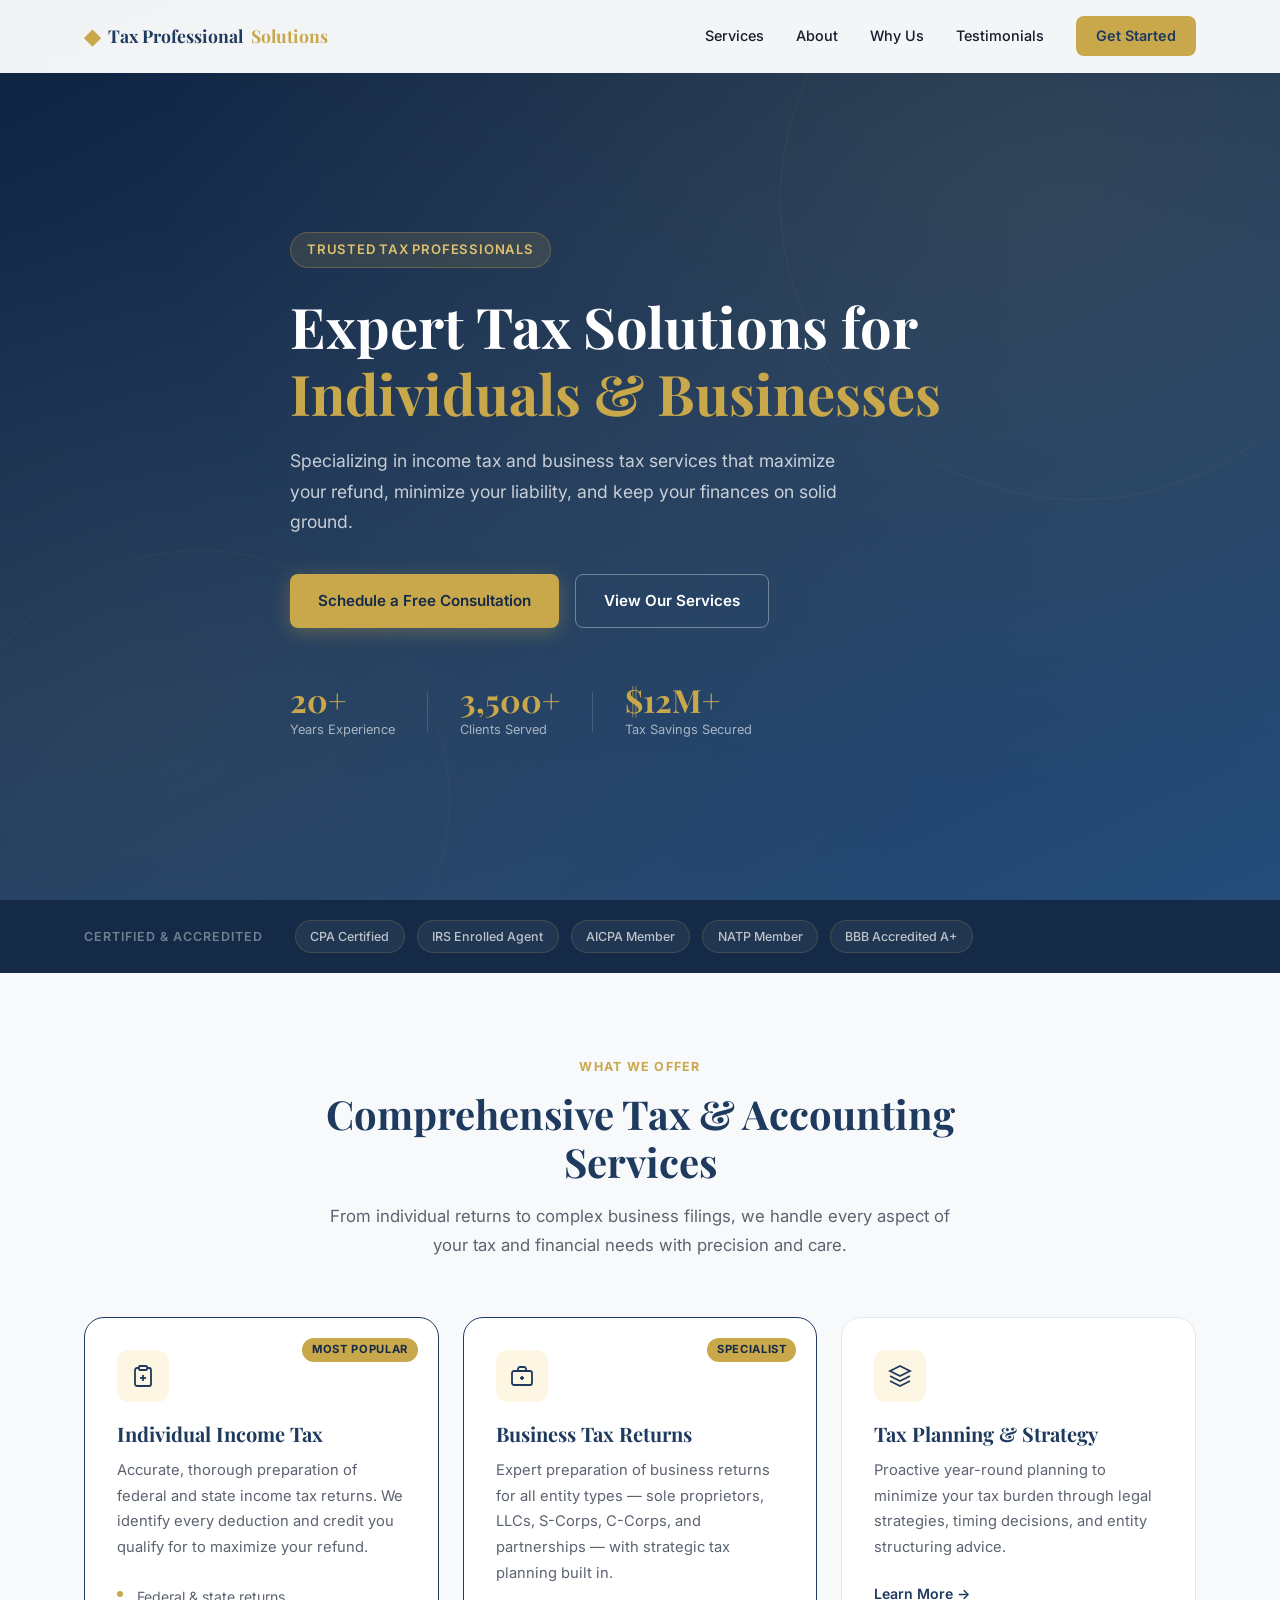
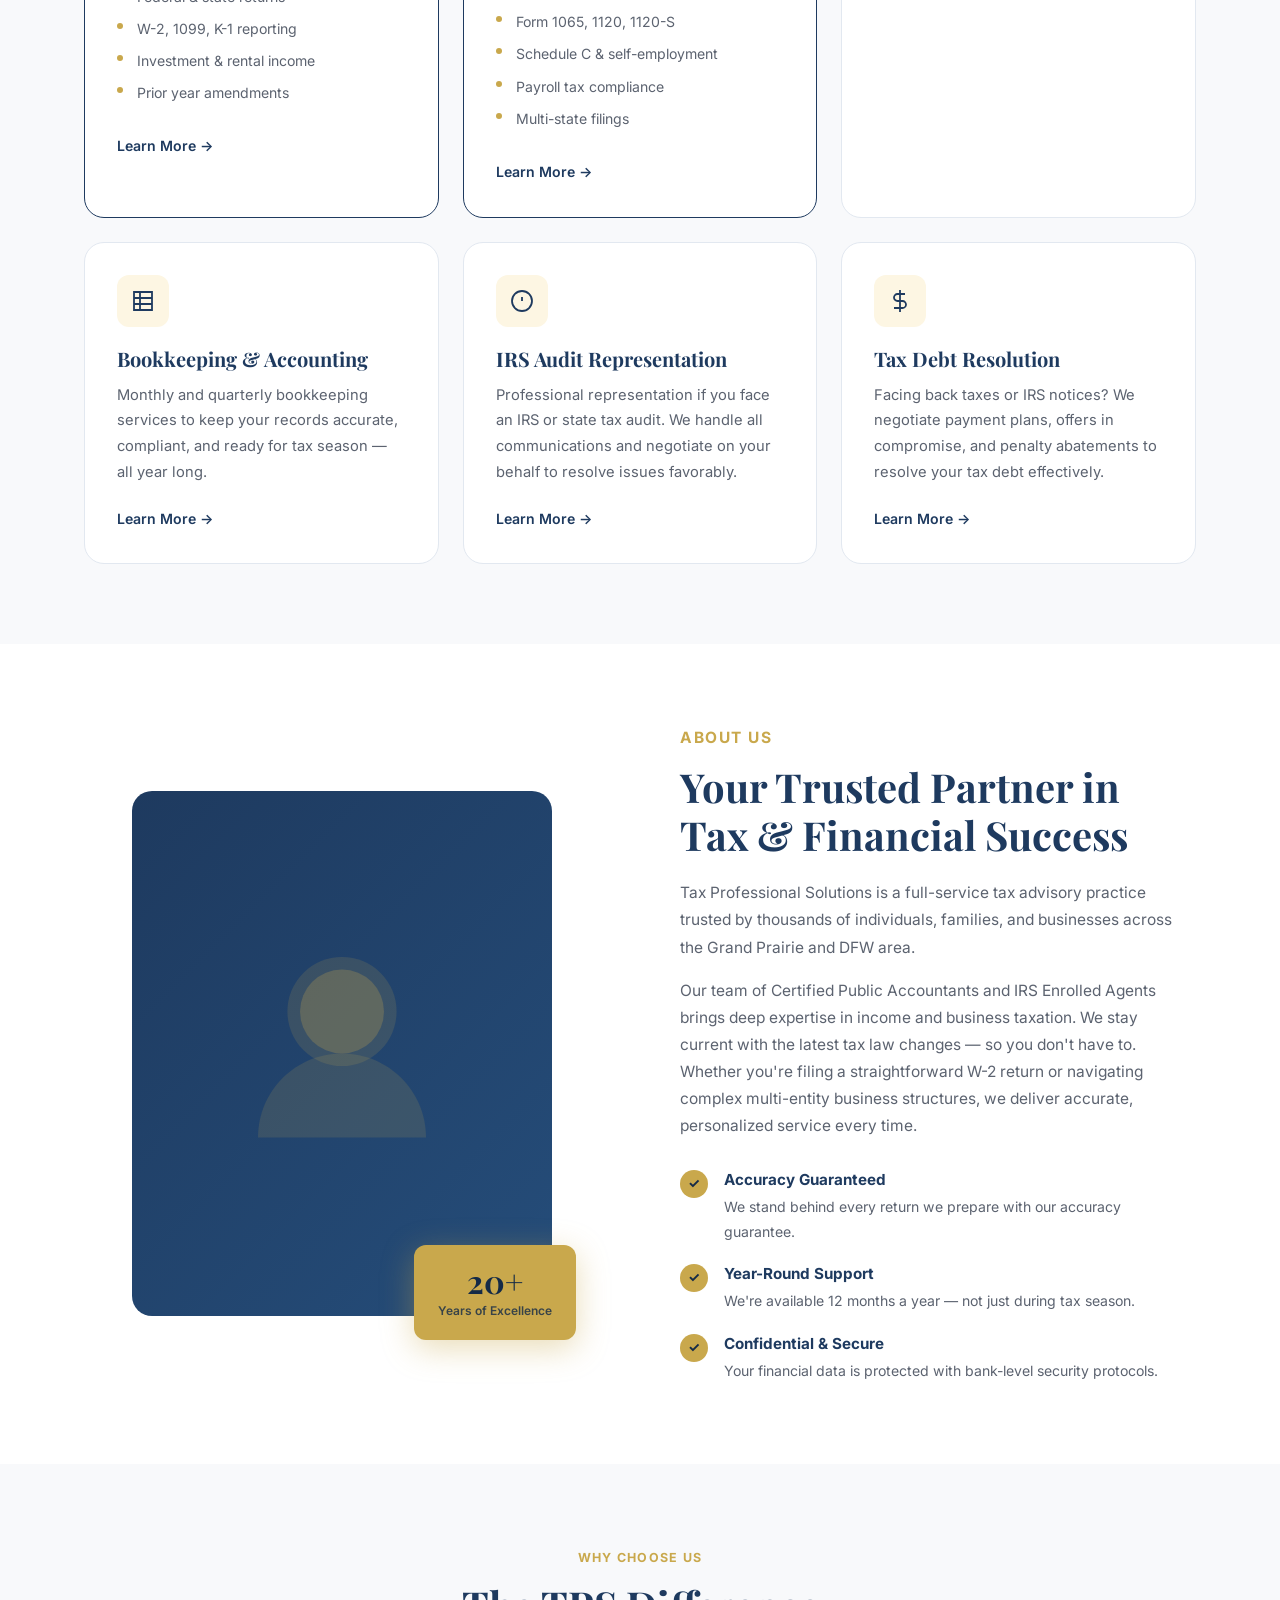
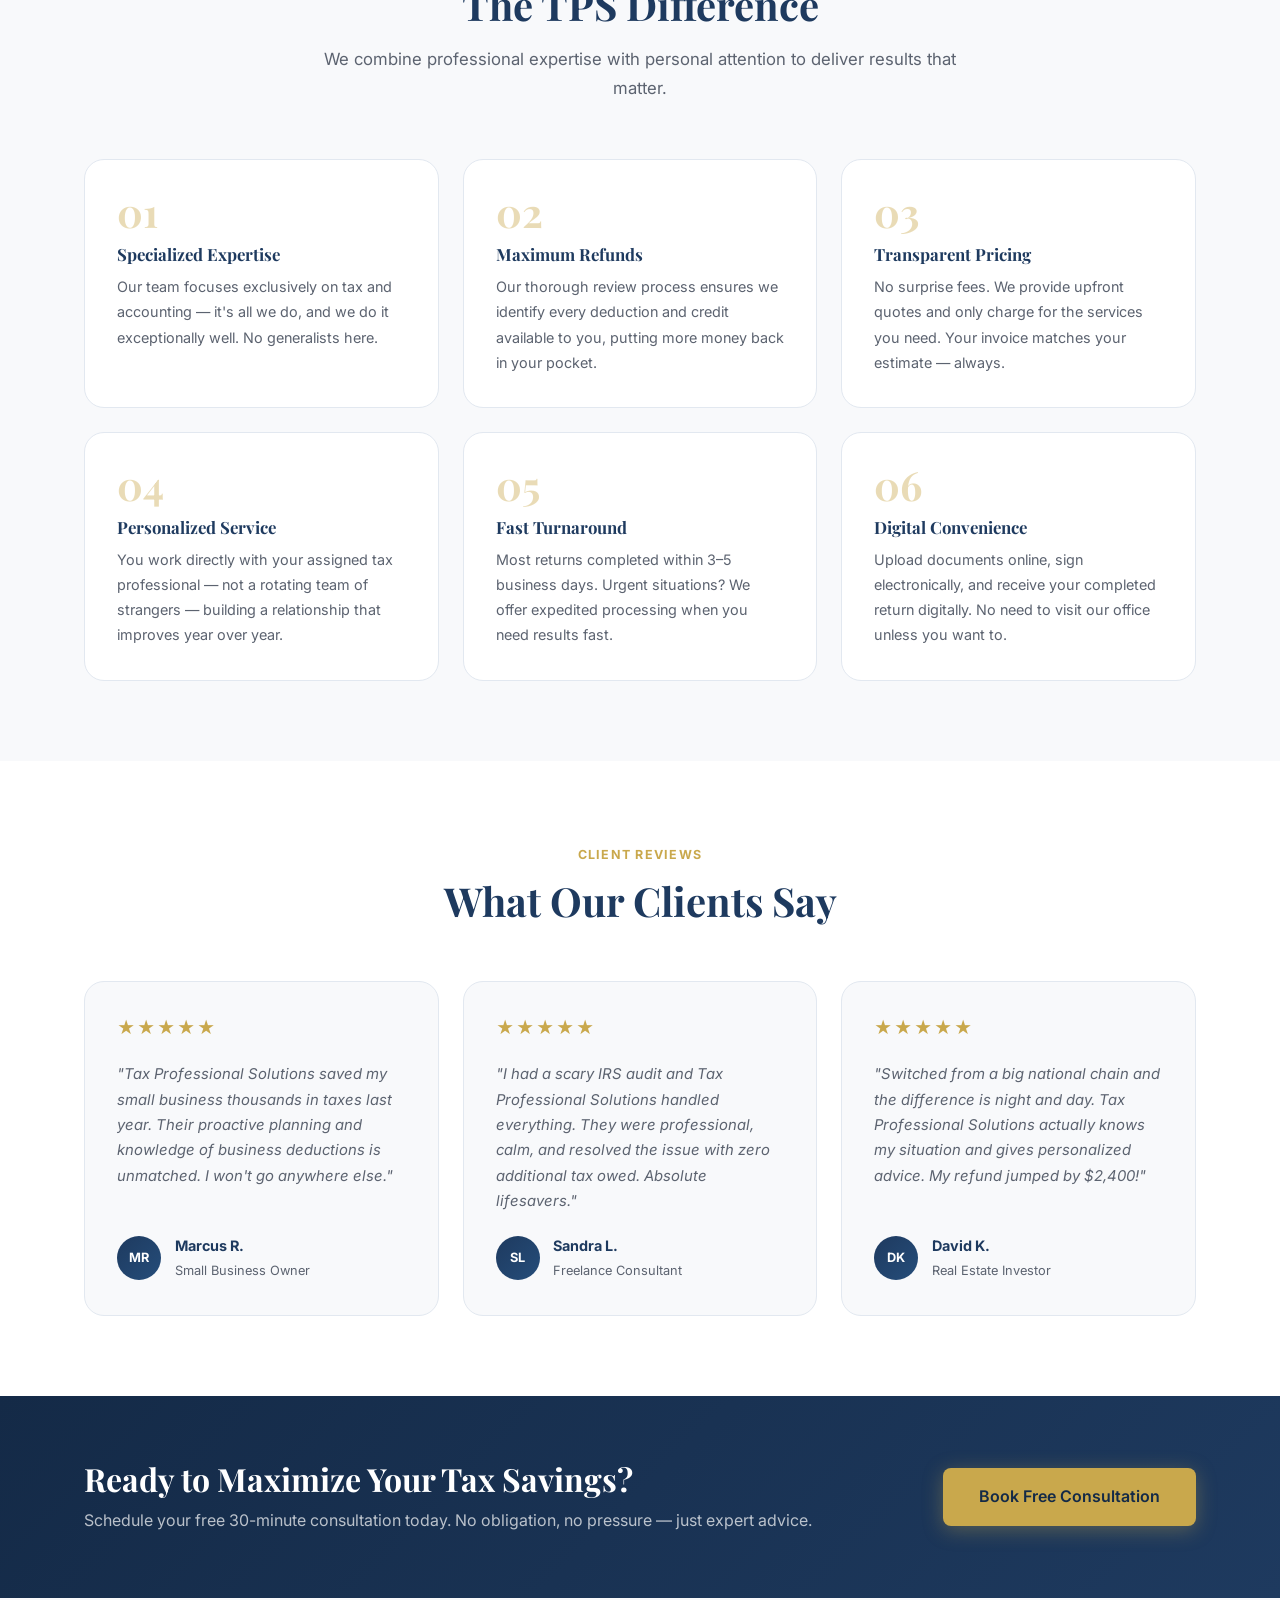
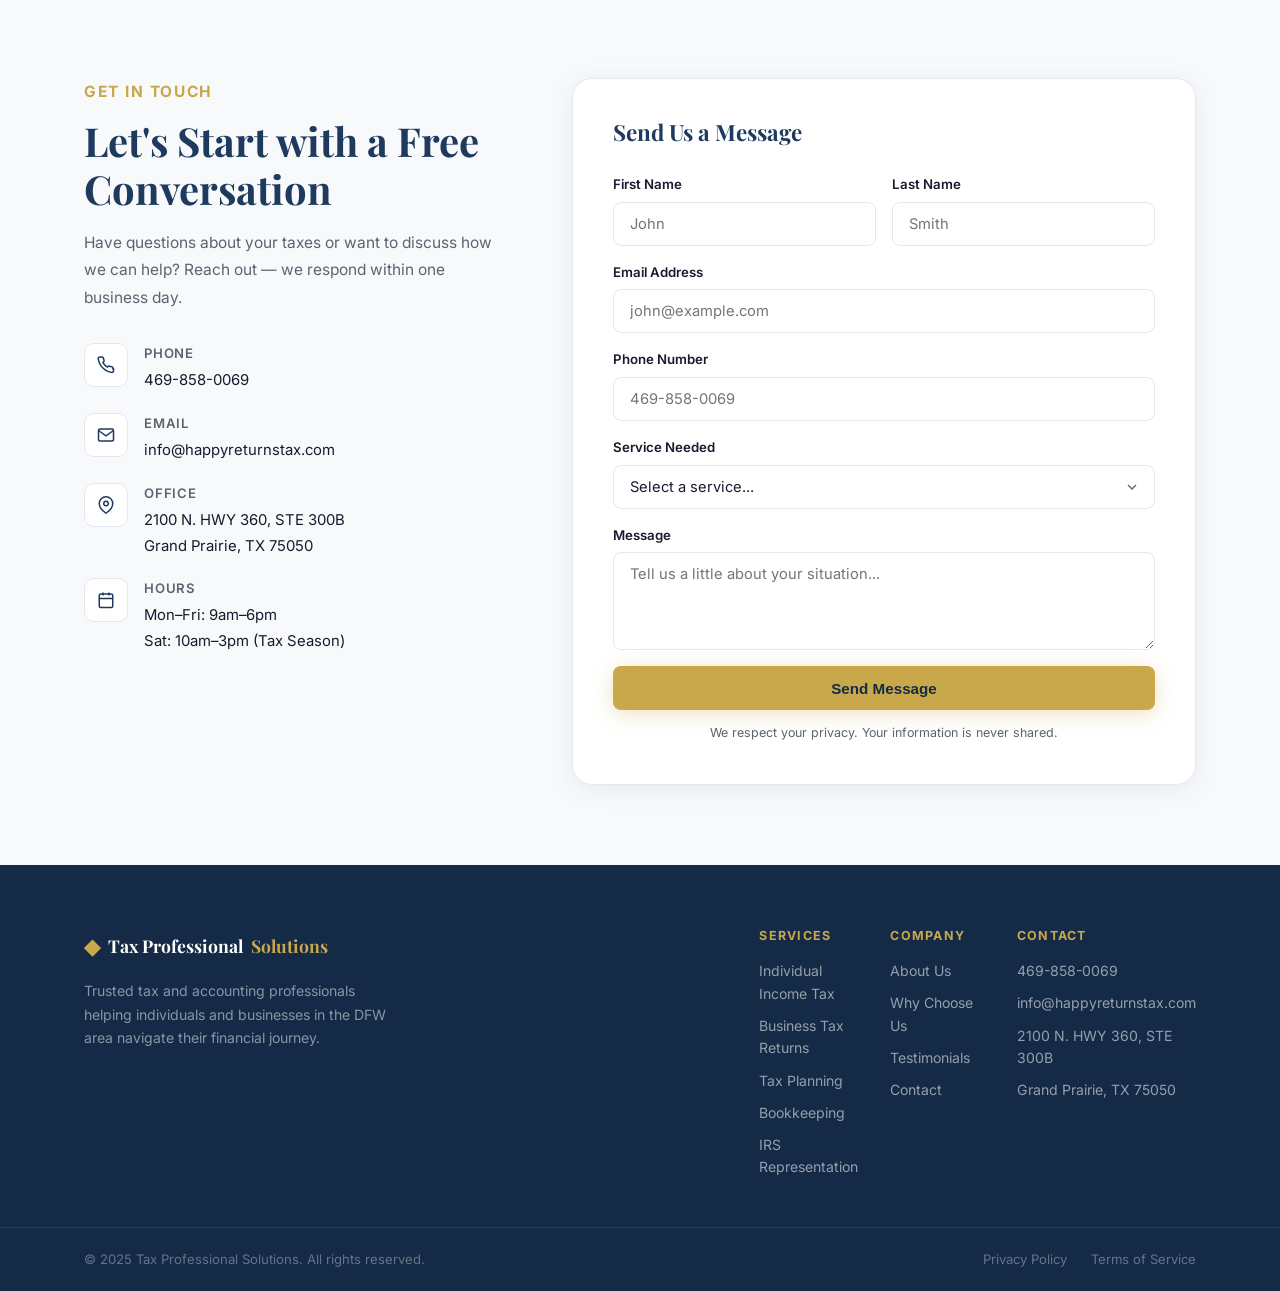
==== index.html @ 9ed45851 "Make site fully responsive across mobile, tablet, and desktop - Add overflow-x: hidden to prevent ho" ====
<!DOCTYPE html>
<html lang="en">
<head>
  <meta charset="UTF-8" />
  <meta name="viewport" content="width=device-width, initial-scale=1.0" />
  <title>Tax Professional Solutions | Income & Business Tax Specialists</title>
  <link rel="stylesheet" href="style.css" />
  <link rel="preconnect" href="https://fonts.googleapis.com" />
  <link rel="preconnect" href="https://fonts.gstatic.com" crossorigin />
  <link href="https://fonts.googleapis.com/css2?family=Inter:wght@300;400;500;600;700;800&family=Playfair+Display:wght@600;700&display=swap" rel="stylesheet" />
</head>
<body>

  <!-- Navigation -->
  <header class="navbar" id="navbar">
    <div class="container nav-inner">
      <a href="#home" class="logo">
        <span class="logo-icon">&#9670;</span>
        Tax Professional <span>Solutions</span>
      </a>
      <nav class="nav-links" id="nav-links">
        <a href="#services">Services</a>
        <a href="#about">About</a>
        <a href="#why-us">Why Us</a>
        <a href="#testimonials">Testimonials</a>
        <a href="#contact" class="btn-nav">Get Started</a>
      </nav>
      <button class="hamburger" id="hamburger" aria-label="Toggle menu">
        <span></span><span></span><span></span>
      </button>
    </div>
  </header>

  <!-- Hero -->
  <section class="hero" id="home">
    <div class="hero-bg"></div>
    <div class="container hero-content">
      <div class="hero-badge">Trusted Tax Professionals</div>
      <h1>Expert Tax Solutions for <span class="highlight">Individuals &amp; Businesses</span></h1>
      <p class="hero-sub">
        Specializing in income tax and business tax services that maximize your refund,
        minimize your liability, and keep your finances on solid ground.
      </p>
      <div class="hero-actions">
        <a href="#contact" class="btn btn-primary">Schedule a Free Consultation</a>
        <a href="#services" class="btn btn-outline">View Our Services</a>
      </div>
      <div class="hero-stats">
        <div class="stat">
          <span class="stat-num">20+</span>
          <span class="stat-label">Years Experience</span>
        </div>
        <div class="stat-divider"></div>
        <div class="stat">
          <span class="stat-num">3,500+</span>
          <span class="stat-label">Clients Served</span>
        </div>
        <div class="stat-divider"></div>
        <div class="stat">
          <span class="stat-num">$12M+</span>
          <span class="stat-label">Tax Savings Secured</span>
        </div>
      </div>
    </div>
  </section>

  <!-- Trust Bar -->
  <section class="trust-bar">
    <div class="container trust-inner">
      <span class="trust-label">Certified &amp; Accredited</span>
      <div class="trust-badges">
        <div class="badge">CPA Certified</div>
        <div class="badge">IRS Enrolled Agent</div>
        <div class="badge">AICPA Member</div>
        <div class="badge">NATP Member</div>
        <div class="badge">BBB Accredited A+</div>
      </div>
    </div>
  </section>

  <!-- Services -->
  <section class="services section" id="services">
    <div class="container">
      <div class="section-header">
        <p class="section-tag">What We Offer</p>
        <h2>Comprehensive Tax &amp; Accounting Services</h2>
        <p class="section-sub">
          From individual returns to complex business filings, we handle every aspect
          of your tax and financial needs with precision and care.
        </p>
      </div>
      <div class="services-grid">

        <div class="service-card featured">
          <div class="service-icon">
            <svg viewBox="0 0 24 24" fill="none" stroke="currentColor" stroke-width="1.8"><path d="M16 4h2a2 2 0 0 1 2 2v14a2 2 0 0 1-2 2H6a2 2 0 0 1-2-2V6a2 2 0 0 1 2-2h2"/><rect x="8" y="2" width="8" height="4" rx="1" ry="1"/><line x1="12" y1="11" x2="12" y2="17"/><line x1="9" y1="14" x2="15" y2="14"/></svg>
          </div>
          <div class="service-badge">Most Popular</div>
          <h3>Individual Income Tax</h3>
          <p>Accurate, thorough preparation of federal and state income tax returns. We identify every deduction and credit you qualify for to maximize your refund.</p>
          <ul class="service-features">
            <li>Federal &amp; state returns</li>
            <li>W-2, 1099, K-1 reporting</li>
            <li>Investment &amp; rental income</li>
            <li>Prior year amendments</li>
          </ul>
          <a href="#contact" class="service-link">Learn More &rarr;</a>
        </div>

        <div class="service-card featured">
          <div class="service-icon">
            <svg viewBox="0 0 24 24" fill="none" stroke="currentColor" stroke-width="1.8"><rect x="2" y="7" width="20" height="14" rx="2"/><path d="M16 7V5a2 2 0 0 0-2-2h-4a2 2 0 0 0-2 2v2"/><line x1="12" y1="12" x2="12" y2="16"/><line x1="10" y1="14" x2="14" y2="14"/></svg>
          </div>
          <div class="service-badge">Specialist</div>
          <h3>Business Tax Returns</h3>
          <p>Expert preparation of business returns for all entity types — sole proprietors, LLCs, S-Corps, C-Corps, and partnerships — with strategic tax planning built in.</p>
          <ul class="service-features">
            <li>Form 1065, 1120, 1120-S</li>
            <li>Schedule C &amp; self-employment</li>
            <li>Payroll tax compliance</li>
            <li>Multi-state filings</li>
          </ul>
          <a href="#contact" class="service-link">Learn More &rarr;</a>
        </div>

        <div class="service-card">
          <div class="service-icon">
            <svg viewBox="0 0 24 24" fill="none" stroke="currentColor" stroke-width="1.8"><path d="M12 2L2 7l10 5 10-5-10-5z"/><path d="M2 17l10 5 10-5"/><path d="M2 12l10 5 10-5"/></svg>
          </div>
          <h3>Tax Planning &amp; Strategy</h3>
          <p>Proactive year-round planning to minimize your tax burden through legal strategies, timing decisions, and entity structuring advice.</p>
          <a href="#contact" class="service-link">Learn More &rarr;</a>
        </div>

        <div class="service-card">
          <div class="service-icon">
            <svg viewBox="0 0 24 24" fill="none" stroke="currentColor" stroke-width="1.8"><path d="M3 3h18v18H3z"/><path d="M3 9h18M3 15h18M9 3v18"/></svg>
          </div>
          <h3>Bookkeeping &amp; Accounting</h3>
          <p>Monthly and quarterly bookkeeping services to keep your records accurate, compliant, and ready for tax season — all year long.</p>
          <a href="#contact" class="service-link">Learn More &rarr;</a>
        </div>

        <div class="service-card">
          <div class="service-icon">
            <svg viewBox="0 0 24 24" fill="none" stroke="currentColor" stroke-width="1.8"><circle cx="12" cy="12" r="10"/><line x1="12" y1="8" x2="12" y2="12"/><line x1="12" y1="16" x2="12.01" y2="16"/></svg>
          </div>
          <h3>IRS Audit Representation</h3>
          <p>Professional representation if you face an IRS or state tax audit. We handle all communications and negotiate on your behalf to resolve issues favorably.</p>
          <a href="#contact" class="service-link">Learn More &rarr;</a>
        </div>

        <div class="service-card">
          <div class="service-icon">
            <svg viewBox="0 0 24 24" fill="none" stroke="currentColor" stroke-width="1.8"><line x1="12" y1="1" x2="12" y2="23"/><path d="M17 5H9.5a3.5 3.5 0 1 0 0 7h5a3.5 3.5 0 1 1 0 7H6"/></svg>
          </div>
          <h3>Tax Debt Resolution</h3>
          <p>Facing back taxes or IRS notices? We negotiate payment plans, offers in compromise, and penalty abatements to resolve your tax debt effectively.</p>
          <a href="#contact" class="service-link">Learn More &rarr;</a>
        </div>

      </div>
    </div>
  </section>

  <!-- About -->
  <section class="about section" id="about">
    <div class="container about-inner">
      <div class="about-visual">
        <div class="about-img-wrap">
          <div class="about-img-placeholder">
            <svg viewBox="0 0 120 120" fill="none"><circle cx="60" cy="40" r="26" fill="#c9a84c" opacity="0.15"/><circle cx="60" cy="40" r="20" fill="#c9a84c" opacity="0.25"/><path d="M20 100c0-22.1 17.9-40 40-40s40 17.9 40 40" fill="#c9a84c" opacity="0.15"/></svg>
          </div>
          <div class="about-card-float">
            <span class="float-num">20+</span>
            <span class="float-label">Years of Excellence</span>
          </div>
        </div>
      </div>
      <div class="about-text">
        <p class="section-tag">About Us</p>
        <h2>Your Trusted Partner in Tax &amp; Financial Success</h2>
        <p>
          Tax Professional Solutions is a full-service tax advisory practice trusted by thousands
          of individuals, families, and businesses across the Grand Prairie and DFW area.
        </p>
        <p>
          Our team of Certified Public Accountants and IRS Enrolled Agents brings deep expertise
          in income and business taxation. We stay current with the latest tax law changes — so you
          don't have to. Whether you're filing a straightforward W-2 return or navigating complex
          multi-entity business structures, we deliver accurate, personalized service every time.
        </p>
        <div class="about-values">
          <div class="value-item">
            <div class="value-icon">&#10003;</div>
            <div>
              <strong>Accuracy Guaranteed</strong>
              <p>We stand behind every return we prepare with our accuracy guarantee.</p>
            </div>
          </div>
          <div class="value-item">
            <div class="value-icon">&#10003;</div>
            <div>
              <strong>Year-Round Support</strong>
              <p>We're available 12 months a year — not just during tax season.</p>
            </div>
          </div>
          <div class="value-item">
            <div class="value-icon">&#10003;</div>
            <div>
              <strong>Confidential &amp; Secure</strong>
              <p>Your financial data is protected with bank-level security protocols.</p>
            </div>
          </div>
        </div>
      </div>
    </div>
  </section>

  <!-- Why Us -->
  <section class="why-us section" id="why-us">
    <div class="container">
      <div class="section-header">
        <p class="section-tag">Why Choose Us</p>
        <h2>The TPS Difference</h2>
        <p class="section-sub">We combine professional expertise with personal attention to deliver results that matter.</p>
      </div>
      <div class="why-grid">
        <div class="why-card">
          <div class="why-num">01</div>
          <h3>Specialized Expertise</h3>
          <p>Our team focuses exclusively on tax and accounting — it's all we do, and we do it exceptionally well. No generalists here.</p>
        </div>
        <div class="why-card">
          <div class="why-num">02</div>
          <h3>Maximum Refunds</h3>
          <p>Our thorough review process ensures we identify every deduction and credit available to you, putting more money back in your pocket.</p>
        </div>
        <div class="why-card">
          <div class="why-num">03</div>
          <h3>Transparent Pricing</h3>
          <p>No surprise fees. We provide upfront quotes and only charge for the services you need. Your invoice matches your estimate — always.</p>
        </div>
        <div class="why-card">
          <div class="why-num">04</div>
          <h3>Personalized Service</h3>
          <p>You work directly with your assigned tax professional — not a rotating team of strangers — building a relationship that improves year over year.</p>
        </div>
        <div class="why-card">
          <div class="why-num">05</div>
          <h3>Fast Turnaround</h3>
          <p>Most returns completed within 3–5 business days. Urgent situations? We offer expedited processing when you need results fast.</p>
        </div>
        <div class="why-card">
          <div class="why-num">06</div>
          <h3>Digital Convenience</h3>
          <p>Upload documents online, sign electronically, and receive your completed return digitally. No need to visit our office unless you want to.</p>
        </div>
      </div>
    </div>
  </section>

  <!-- Testimonials -->
  <section class="testimonials section" id="testimonials">
    <div class="container">
      <div class="section-header">
        <p class="section-tag">Client Reviews</p>
        <h2>What Our Clients Say</h2>
      </div>
      <div class="testimonials-grid">
        <div class="testimonial-card">
          <div class="stars">&#9733;&#9733;&#9733;&#9733;&#9733;</div>
          <p>"Tax Professional Solutions saved my small business thousands in taxes last year. Their proactive planning and knowledge of business deductions is unmatched. I won't go anywhere else."</p>
          <div class="testimonial-author">
            <div class="author-avatar">MR</div>
            <div>
              <strong>Marcus R.</strong>
              <span>Small Business Owner</span>
            </div>
          </div>
        </div>
        <div class="testimonial-card">
          <div class="stars">&#9733;&#9733;&#9733;&#9733;&#9733;</div>
          <p>"I had a scary IRS audit and Tax Professional Solutions handled everything. They were professional, calm, and resolved the issue with zero additional tax owed. Absolute lifesavers."</p>
          <div class="testimonial-author">
            <div class="author-avatar">SL</div>
            <div>
              <strong>Sandra L.</strong>
              <span>Freelance Consultant</span>
            </div>
          </div>
        </div>
        <div class="testimonial-card">
          <div class="stars">&#9733;&#9733;&#9733;&#9733;&#9733;</div>
          <p>"Switched from a big national chain and the difference is night and day. Tax Professional Solutions actually knows my situation and gives personalized advice. My refund jumped by $2,400!"</p>
          <div class="testimonial-author">
            <div class="author-avatar">DK</div>
            <div>
              <strong>David K.</strong>
              <span>Real Estate Investor</span>
            </div>
          </div>
        </div>
      </div>
    </div>
  </section>

  <!-- CTA Banner -->
  <section class="cta-banner">
    <div class="container cta-inner">
      <div class="cta-text">
        <h2>Ready to Maximize Your Tax Savings?</h2>
        <p>Schedule your free 30-minute consultation today. No obligation, no pressure — just expert advice.</p>
      </div>
      <a href="#contact" class="btn btn-primary btn-lg">Book Free Consultation</a>
    </div>
  </section>

  <!-- Contact -->
  <section class="contact section" id="contact">
    <div class="container contact-inner">
      <div class="contact-info">
        <p class="section-tag">Get In Touch</p>
        <h2>Let's Start with a Free Conversation</h2>
        <p>Have questions about your taxes or want to discuss how we can help? Reach out — we respond within one business day.</p>
        <div class="contact-details">
          <div class="contact-item">
            <div class="contact-icon">
              <svg viewBox="0 0 24 24" fill="none" stroke="currentColor" stroke-width="2"><path d="M22 16.92v3a2 2 0 0 1-2.18 2 19.79 19.79 0 0 1-8.63-3.07A19.5 19.5 0 0 1 4.69 12 19.79 19.79 0 0 1 1.61 3.41 2 2 0 0 1 3.6 1.22h3a2 2 0 0 1 2 1.72c.127.96.361 1.903.7 2.81a2 2 0 0 1-.45 2.11L7.91 8.78a16 16 0 0 0 6 6l.72-.72a2 2 0 0 1 2.11-.45c.907.339 1.85.573 2.81.7A2 2 0 0 1 21.22 16.92z"/></svg>
            </div>
            <div>
              <strong>Phone</strong>
              <a href="tel:4698580069" class="contact-link">469-858-0069</a>
            </div>
          </div>
          <div class="contact-item">
            <div class="contact-icon">
              <svg viewBox="0 0 24 24" fill="none" stroke="currentColor" stroke-width="2"><path d="M4 4h16c1.1 0 2 .9 2 2v12c0 1.1-.9 2-2 2H4c-1.1 0-2-.9-2-2V6c0-1.1.9-2 2-2z"/><polyline points="22,6 12,13 2,6"/></svg>
            </div>
            <div>
              <strong>Email</strong>
              <a href="mailto:info@happyreturnstax.com" class="contact-link">info@happyreturnstax.com</a>
            </div>
          </div>
          <div class="contact-item">
            <div class="contact-icon">
              <svg viewBox="0 0 24 24" fill="none" stroke="currentColor" stroke-width="2"><path d="M21 10c0 7-9 13-9 13s-9-6-9-13a9 9 0 0 1 18 0z"/><circle cx="12" cy="10" r="3"/></svg>
            </div>
            <div>
              <strong>Office</strong>
              <span>2100 N. HWY 360, STE 300B<br />Grand Prairie, TX 75050</span>
            </div>
          </div>
          <div class="contact-item">
            <div class="contact-icon">
              <svg viewBox="0 0 24 24" fill="none" stroke="currentColor" stroke-width="2"><rect x="3" y="4" width="18" height="18" rx="2" ry="2"/><line x1="16" y1="2" x2="16" y2="6"/><line x1="8" y1="2" x2="8" y2="6"/><line x1="3" y1="10" x2="21" y2="10"/></svg>
            </div>
            <div>
              <strong>Hours</strong>
              <span>Mon–Fri: 9am–6pm<br />Sat: 10am–3pm (Tax Season)</span>
            </div>
          </div>
        </div>
      </div>
      <div class="contact-form-wrap">
        <form class="contact-form" onsubmit="handleSubmit(event)">
          <h3>Send Us a Message</h3>
          <div class="form-row">
            <div class="form-group">
              <label for="first-name">First Name</label>
              <input type="text" id="first-name" name="first-name" placeholder="John" required />
            </div>
            <div class="form-group">
              <label for="last-name">Last Name</label>
              <input type="text" id="last-name" name="last-name" placeholder="Smith" required />
            </div>
          </div>
          <div class="form-group">
            <label for="email">Email Address</label>
            <input type="email" id="email" name="email" placeholder="john@example.com" required />
          </div>
          <div class="form-group">
            <label for="phone">Phone Number</label>
            <input type="tel" id="phone" name="phone" placeholder="469-858-0069" />
          </div>
          <div class="form-group">
            <label for="service">Service Needed</label>
            <select id="service" name="service">
              <option value="">Select a service...</option>
              <option value="individual-tax">Individual Income Tax</option>
              <option value="business-tax">Business Tax Return</option>
              <option value="tax-planning">Tax Planning &amp; Strategy</option>
              <option value="bookkeeping">Bookkeeping &amp; Accounting</option>
              <option value="irs-audit">IRS Audit Representation</option>
              <option value="tax-debt">Tax Debt Resolution</option>
              <option value="other">Other / Not Sure</option>
            </select>
          </div>
          <div class="form-group">
            <label for="message">Message</label>
            <textarea id="message" name="message" rows="4" placeholder="Tell us a little about your situation..."></textarea>
          </div>
          <button type="submit" class="btn btn-primary btn-full">Send Message</button>
          <p class="form-note">We respect your privacy. Your information is never shared.</p>
        </form>
        <div class="form-success" id="form-success" style="display:none;">
          <div class="success-icon">&#10003;</div>
          <h3>Message Received!</h3>
          <p>Thank you for reaching out. A member of our team will contact you within one business day.</p>
        </div>
      </div>
    </div>
  </section>

  <!-- Footer -->
  <footer class="footer">
    <div class="container footer-inner">
      <div class="footer-brand">
        <a href="#home" class="logo logo-light">
          <span class="logo-icon">&#9670;</span>
          Tax Professional <span>Solutions</span>
        </a>
        <p>Trusted tax and accounting professionals helping individuals and businesses in the DFW area navigate their financial journey.</p>
      </div>
      <div class="footer-links">
        <div class="footer-col">
          <h4>Services</h4>
          <ul>
            <li><a href="#services">Individual Income Tax</a></li>
            <li><a href="#services">Business Tax Returns</a></li>
            <li><a href="#services">Tax Planning</a></li>
            <li><a href="#services">Bookkeeping</a></li>
            <li><a href="#services">IRS Representation</a></li>
          </ul>
        </div>
        <div class="footer-col">
          <h4>Company</h4>
          <ul>
            <li><a href="#about">About Us</a></li>
            <li><a href="#why-us">Why Choose Us</a></li>
            <li><a href="#testimonials">Testimonials</a></li>
            <li><a href="#contact">Contact</a></li>
          </ul>
        </div>
        <div class="footer-col">
          <h4>Contact</h4>
          <ul>
            <li>469-858-0069</li>
            <li>info@happyreturnstax.com</li>
            <li>2100 N. HWY 360, STE 300B</li>
            <li>Grand Prairie, TX 75050</li>
          </ul>
        </div>
      </div>
    </div>
    <div class="footer-bottom">
      <div class="container">
        <p>&copy; 2025 Tax Professional Solutions. All rights reserved.</p>
        <div class="footer-legal">
          <a href="#">Privacy Policy</a>
          <a href="#">Terms of Service</a>
        </div>
      </div>
    </div>
  </footer>

  <script>
    // Sticky nav shadow
    const navbar = document.getElementById('navbar');
    window.addEventListener('scroll', () => {
      navbar.classList.toggle('scrolled', window.scrollY > 20);
    });

    // Mobile hamburger
    const hamburger = document.getElementById('hamburger');
    const navLinks = document.getElementById('nav-links');
    hamburger.addEventListener('click', () => {
      navLinks.classList.toggle('open');
      hamburger.classList.toggle('active');
    });
    navLinks.querySelectorAll('a').forEach(link => {
      link.addEventListener('click', () => {
        navLinks.classList.remove('open');
        hamburger.classList.remove('active');
      });
    });

    // Smooth scroll
    document.querySelectorAll('a[href^="#"]').forEach(anchor => {
      anchor.addEventListener('click', function(e) {
        e.preventDefault();
        const target = document.querySelector(this.getAttribute('href'));
        if (target) {
          const offset = 80;
          const top = target.getBoundingClientRect().top + window.scrollY - offset;
          window.scrollTo({ top, behavior: 'smooth' });
        }
      });
    });

    // Form submit
    function handleSubmit(e) {
      e.preventDefault();
      document.querySelector('.contact-form').style.display = 'none';
      document.getElementById('form-success').style.display = 'flex';
    }

    // Intersection observer for fade-in animations
    const observer = new IntersectionObserver((entries) => {
      entries.forEach(entry => {
        if (entry.isIntersecting) {
          entry.target.classList.add('visible');
        }
      });
    }, { threshold: 0.1 });

    document.querySelectorAll('.service-card, .why-card, .testimonial-card').forEach(el => {
      observer.observe(el);
    });
  </script>
</body>
</html>
---- style.css ----
/* ============================================================
   Pinnacle Tax & Accounting — Professional Website Styles
   Color Palette: Navy #1e3a5f | Gold #c9a84c | White #ffffff
   ============================================================ */

*, *::before, *::after {
  box-sizing: border-box;
  margin: 0;
  padding: 0;
}

:root {
  --navy: #1e3a5f;
  --navy-dark: #142a47;
  --navy-light: #254d7a;
  --gold: #c9a84c;
  --gold-light: #dfc06e;
  --gold-pale: #fdf6e3;
  --white: #ffffff;
  --off-white: #f8f9fb;
  --text: #1a1a2e;
  --text-muted: #5c6370;
  --border: #e2e8f0;
  --shadow: rgba(30, 58, 95, 0.08);
  --shadow-md: rgba(30, 58, 95, 0.14);
  --radius: 12px;
  --radius-lg: 20px;
}

html {
  scroll-behavior: smooth;
}

html, body {
  overflow-x: hidden;
}

body {
  font-family: 'Inter', -apple-system, BlinkMacSystemFont, 'Segoe UI', sans-serif;
  color: var(--text);
  background: var(--white);
  line-height: 1.6;
  -webkit-font-smoothing: antialiased;
}

.container {
  max-width: 1160px;
  margin: 0 auto;
  padding: 0 1.5rem;
}

.section {
  padding: 5rem 0;
}

/* ============================================================
   TYPOGRAPHY
   ============================================================ */

h1, h2, h3, h4 {
  font-family: 'Playfair Display', Georgia, serif;
  line-height: 1.2;
  color: var(--navy);
}

h1 { font-size: clamp(2.2rem, 5vw, 3.5rem); }
h2 { font-size: clamp(1.8rem, 3.5vw, 2.5rem); }
h3 { font-size: 1.25rem; }

p { color: var(--text-muted); line-height: 1.75; }

/* ============================================================
   NAVIGATION
   ============================================================ */

.navbar {
  position: fixed;
  top: 0;
  left: 0;
  right: 0;
  z-index: 1000;
  background: rgba(255, 255, 255, 0.95);
  backdrop-filter: blur(12px);
  border-bottom: 1px solid transparent;
  transition: border-color 0.3s, box-shadow 0.3s;
}

.navbar.scrolled {
  border-color: var(--border);
  box-shadow: 0 2px 20px var(--shadow);
}

.nav-inner {
  display: flex;
  align-items: center;
  justify-content: space-between;
  height: 72px;
}

.logo {
  display: flex;
  align-items: center;
  gap: 0.5rem;
  text-decoration: none;
  font-weight: 700;
  font-size: 1.1rem;
  color: var(--navy);
  font-family: 'Playfair Display', serif;
}

.logo span { color: var(--gold); }

.logo-icon {
  color: var(--gold);
  font-size: 1.3rem;
}

.nav-links {
  display: flex;
  align-items: center;
  gap: 2rem;
  list-style: none;
}

.nav-links a {
  text-decoration: none;
  color: var(--text);
  font-size: 0.9rem;
  font-weight: 500;
  transition: color 0.2s;
}

.nav-links a:hover { color: var(--navy); }

.btn-nav {
  background: var(--gold) !important;
  color: var(--navy) !important;
  padding: 0.55rem 1.25rem;
  border-radius: 8px;
  font-weight: 600 !important;
  transition: background 0.2s, transform 0.2s !important;
}

.btn-nav:hover {
  background: var(--gold-light) !important;
  transform: translateY(-1px);
}

.hamburger {
  display: none;
  flex-direction: column;
  gap: 5px;
  background: none;
  border: none;
  cursor: pointer;
  padding: 4px;
}

.hamburger span {
  display: block;
  width: 24px;
  height: 2px;
  background: var(--navy);
  border-radius: 2px;
  transition: transform 0.3s, opacity 0.3s;
}

.hamburger.active span:nth-child(1) { transform: rotate(45deg) translate(5px, 5px); }
.hamburger.active span:nth-child(2) { opacity: 0; }
.hamburger.active span:nth-child(3) { transform: rotate(-45deg) translate(5px, -5px); }

/* ============================================================
   HERO
   ============================================================ */

.hero {
  position: relative;
  min-height: 100vh;
  display: flex;
  align-items: center;
  background: linear-gradient(155deg, #0e2240 0%, #1e3a5f 50%, #254d7a 100%);
  overflow: hidden;
  padding-top: 72px;
}

.hero-bg {
  position: absolute;
  inset: 0;
  background:
    radial-gradient(ellipse at 80% 20%, rgba(201, 168, 76, 0.12) 0%, transparent 60%),
    radial-gradient(ellipse at 10% 80%, rgba(201, 168, 76, 0.07) 0%, transparent 50%);
}

.hero-bg::before {
  content: '';
  position: absolute;
  top: -100px;
  right: -100px;
  width: 600px;
  height: 600px;
  border-radius: 50%;
  border: 1px solid rgba(201, 168, 76, 0.08);
}

.hero-bg::after {
  content: '';
  position: absolute;
  bottom: -150px;
  left: -50px;
  width: 500px;
  height: 500px;
  border-radius: 50%;
  border: 1px solid rgba(201, 168, 76, 0.06);
}

.hero-content {
  position: relative;
  z-index: 1;
  padding: 4rem 1.5rem;
}

.hero-badge {
  display: inline-block;
  background: rgba(201, 168, 76, 0.15);
  border: 1px solid rgba(201, 168, 76, 0.3);
  color: var(--gold-light);
  font-size: 0.82rem;
  font-weight: 600;
  letter-spacing: 0.06em;
  text-transform: uppercase;
  padding: 0.4rem 1rem;
  border-radius: 50px;
  margin-bottom: 1.5rem;
}

.hero h1 {
  color: var(--white);
  margin-bottom: 1.25rem;
  max-width: 700px;
}

.hero h1 .highlight {
  color: var(--gold);
}

.hero-sub {
  color: rgba(255, 255, 255, 0.75);
  font-size: 1.1rem;
  max-width: 580px;
  margin-bottom: 2.25rem;
}

.hero-actions {
  display: flex;
  gap: 1rem;
  flex-wrap: wrap;
  margin-bottom: 3.5rem;
}

.btn {
  display: inline-flex;
  align-items: center;
  justify-content: center;
  gap: 0.5rem;
  padding: 0.85rem 1.75rem;
  border-radius: 8px;
  font-size: 0.95rem;
  font-weight: 600;
  text-decoration: none;
  border: none;
  cursor: pointer;
  transition: transform 0.2s, box-shadow 0.2s, background 0.2s;
}

.btn:hover { transform: translateY(-2px); }

.btn-primary {
  background: var(--gold);
  color: var(--navy-dark);
  box-shadow: 0 4px 20px rgba(201, 168, 76, 0.35);
}

.btn-primary:hover {
  background: var(--gold-light);
  box-shadow: 0 6px 28px rgba(201, 168, 76, 0.45);
}

.btn-outline {
  background: transparent;
  color: var(--white);
  border: 1.5px solid rgba(255, 255, 255, 0.35);
}

.btn-outline:hover {
  background: rgba(255, 255, 255, 0.08);
  border-color: rgba(255, 255, 255, 0.6);
}

.btn-lg {
  padding: 1rem 2.25rem;
  font-size: 1rem;
}

.btn-full {
  width: 100%;
}

.hero-stats {
  display: flex;
  align-items: center;
  gap: 2rem;
  flex-wrap: wrap;
}

.stat { display: flex; flex-direction: column; }

.stat-num {
  font-family: 'Playfair Display', serif;
  font-size: 2rem;
  font-weight: 700;
  color: var(--gold);
  line-height: 1;
}

.stat-label {
  font-size: 0.8rem;
  color: rgba(255, 255, 255, 0.6);
  margin-top: 0.25rem;
}

.stat-divider {
  width: 1px;
  height: 40px;
  background: rgba(255, 255, 255, 0.15);
}

/* ============================================================
   TRUST BAR
   ============================================================ */

.trust-bar {
  background: var(--navy-dark);
  padding: 1.25rem 0;
}

.trust-inner {
  display: flex;
  align-items: center;
  gap: 2rem;
  flex-wrap: wrap;
}

.trust-label {
  font-size: 0.78rem;
  font-weight: 600;
  text-transform: uppercase;
  letter-spacing: 0.08em;
  color: rgba(255, 255, 255, 0.4);
  white-space: nowrap;
}

.trust-badges {
  display: flex;
  gap: 0.75rem;
  flex-wrap: wrap;
}

.badge {
  padding: 0.35rem 0.9rem;
  background: rgba(255, 255, 255, 0.06);
  border: 1px solid rgba(201, 168, 76, 0.2);
  border-radius: 50px;
  font-size: 0.78rem;
  font-weight: 500;
  color: rgba(255, 255, 255, 0.7);
}

/* ============================================================
   SECTION HEADERS
   ============================================================ */

.section-header {
  text-align: center;
  max-width: 640px;
  margin: 0 auto 3.5rem;
}

.section-tag {
  display: inline-block;
  font-size: 0.78rem;
  font-weight: 700;
  text-transform: uppercase;
  letter-spacing: 0.1em;
  color: var(--gold);
  margin-bottom: 0.75rem;
}

.section-sub {
  margin-top: 1rem;
  font-size: 1.05rem;
}

/* ============================================================
   SERVICES
   ============================================================ */

.services {
  background: var(--off-white);
}

.services-grid {
  display: grid;
  grid-template-columns: repeat(3, 1fr);
  gap: 1.5rem;
}

.service-card {
  background: var(--white);
  border: 1px solid var(--border);
  border-radius: var(--radius-lg);
  padding: 2rem;
  position: relative;
  transition: transform 0.3s, box-shadow 0.3s, border-color 0.3s;
  opacity: 0;
  transform: translateY(20px);
}

.service-card.visible {
  opacity: 1;
  transform: translateY(0);
  transition: opacity 0.5s ease, transform 0.5s ease, box-shadow 0.3s, border-color 0.3s;
}

.service-card:hover {
  transform: translateY(-4px);
  box-shadow: 0 12px 40px var(--shadow-md);
  border-color: var(--gold);
}

.service-card.featured {
  border-color: var(--navy);
}

.service-card.featured:hover {
  border-color: var(--gold);
}

.service-icon {
  width: 52px;
  height: 52px;
  background: var(--gold-pale);
  border-radius: 12px;
  display: flex;
  align-items: center;
  justify-content: center;
  color: var(--navy);
  margin-bottom: 1.25rem;
}

.service-icon svg {
  width: 24px;
  height: 24px;
}

.service-badge {
  position: absolute;
  top: 1.25rem;
  right: 1.25rem;
  background: var(--gold);
  color: var(--navy-dark);
  font-size: 0.7rem;
  font-weight: 700;
  text-transform: uppercase;
  letter-spacing: 0.06em;
  padding: 0.2rem 0.6rem;
  border-radius: 50px;
}

.service-card h3 {
  margin-bottom: 0.75rem;
  color: var(--navy);
}

.service-card p {
  font-size: 0.92rem;
  margin-bottom: 1.25rem;
}

.service-features {
  list-style: none;
  margin-bottom: 1.5rem;
}

.service-features li {
  font-size: 0.88rem;
  color: var(--text-muted);
  padding: 0.3rem 0;
  padding-left: 1.25rem;
  position: relative;
}

.service-features li::before {
  content: '';
  position: absolute;
  left: 0;
  top: 0.7em;
  width: 6px;
  height: 6px;
  border-radius: 50%;
  background: var(--gold);
}

.service-link {
  display: inline-flex;
  align-items: center;
  gap: 0.4rem;
  font-size: 0.88rem;
  font-weight: 600;
  color: var(--navy);
  text-decoration: none;
  transition: gap 0.2s, color 0.2s;
}

.service-link:hover {
  gap: 0.65rem;
  color: var(--gold);
}

/* ============================================================
   ABOUT
   ============================================================ */

.about { background: var(--white); }

.about-inner {
  display: grid;
  grid-template-columns: 1fr 1fr;
  gap: 5rem;
  align-items: center;
}

.about-visual {
  display: flex;
  justify-content: center;
}

.about-img-wrap {
  position: relative;
  width: 100%;
  max-width: 420px;
}

.about-img-placeholder {
  width: 100%;
  aspect-ratio: 4/5;
  background: linear-gradient(135deg, var(--navy) 0%, var(--navy-light) 100%);
  border-radius: var(--radius-lg);
  display: flex;
  align-items: center;
  justify-content: center;
  overflow: hidden;
}

.about-img-placeholder svg {
  width: 60%;
  height: 60%;
}

.about-card-float {
  position: absolute;
  bottom: -1.5rem;
  right: -1.5rem;
  background: var(--gold);
  color: var(--navy-dark);
  border-radius: var(--radius);
  padding: 1.25rem 1.5rem;
  text-align: center;
  box-shadow: 0 8px 32px rgba(201, 168, 76, 0.4);
}

.float-num {
  display: block;
  font-family: 'Playfair Display', serif;
  font-size: 2rem;
  font-weight: 700;
  line-height: 1;
}

.float-label {
  display: block;
  font-size: 0.75rem;
  font-weight: 600;
  margin-top: 0.25rem;
  opacity: 0.8;
}

.about-text { padding-right: 1rem; }

.about-text .section-tag { display: block; margin-bottom: 0.75rem; }

.about-text h2 { margin-bottom: 1.25rem; }

.about-text > p {
  margin-bottom: 1rem;
  font-size: 0.97rem;
}

.about-values {
  margin-top: 1.75rem;
  display: flex;
  flex-direction: column;
  gap: 1.1rem;
}

.value-item {
  display: flex;
  gap: 1rem;
  align-items: flex-start;
}

.value-icon {
  flex-shrink: 0;
  width: 28px;
  height: 28px;
  background: var(--gold);
  color: var(--navy-dark);
  border-radius: 50%;
  display: flex;
  align-items: center;
  justify-content: center;
  font-weight: 700;
  font-size: 0.85rem;
  margin-top: 2px;
}

.value-item strong {
  display: block;
  font-size: 0.95rem;
  color: var(--navy);
  margin-bottom: 0.2rem;
}

.value-item p {
  font-size: 0.88rem;
  margin: 0;
}

/* ============================================================
   WHY US
   ============================================================ */

.why-us { background: var(--off-white); }

.why-grid {
  display: grid;
  grid-template-columns: repeat(3, 1fr);
  gap: 1.5rem;
}

.why-card {
  background: var(--white);
  border: 1px solid var(--border);
  border-radius: var(--radius-lg);
  padding: 2rem;
  transition: transform 0.3s, box-shadow 0.3s, border-color 0.3s;
  opacity: 0;
  transform: translateY(20px);
}

.why-card.visible {
  opacity: 1;
  transform: translateY(0);
  transition: opacity 0.5s ease, transform 0.5s ease, box-shadow 0.3s, border-color 0.3s;
}

.why-card:hover {
  transform: translateY(-4px);
  box-shadow: 0 10px 36px var(--shadow-md);
  border-color: var(--gold);
}

.why-num {
  font-family: 'Playfair Display', serif;
  font-size: 2.5rem;
  font-weight: 700;
  color: var(--gold);
  opacity: 0.4;
  line-height: 1;
  margin-bottom: 0.75rem;
}

.why-card h3 {
  font-size: 1.05rem;
  margin-bottom: 0.6rem;
}

.why-card p { font-size: 0.9rem; }

/* ============================================================
   TESTIMONIALS
   ============================================================ */

.testimonials { background: var(--white); }

.testimonials-grid {
  display: grid;
  grid-template-columns: repeat(3, 1fr);
  gap: 1.5rem;
}

.testimonial-card {
  background: var(--off-white);
  border: 1px solid var(--border);
  border-radius: var(--radius-lg);
  padding: 2rem;
  display: flex;
  flex-direction: column;
  gap: 1.25rem;
  transition: transform 0.3s, box-shadow 0.3s;
  opacity: 0;
  transform: translateY(20px);
}

.testimonial-card.visible {
  opacity: 1;
  transform: translateY(0);
  transition: opacity 0.5s ease, transform 0.5s ease, box-shadow 0.3s;
}

.testimonial-card:hover {
  transform: translateY(-4px);
  box-shadow: 0 10px 36px var(--shadow-md);
}

.stars {
  color: var(--gold);
  font-size: 1.1rem;
  letter-spacing: 2px;
}

.testimonial-card > p {
  font-size: 0.93rem;
  font-style: italic;
  line-height: 1.7;
  flex: 1;
}

.testimonial-author {
  display: flex;
  align-items: center;
  gap: 0.85rem;
}

.author-avatar {
  width: 44px;
  height: 44px;
  border-radius: 50%;
  background: linear-gradient(135deg, var(--navy), var(--navy-light));
  color: var(--white);
  font-size: 0.8rem;
  font-weight: 700;
  display: flex;
  align-items: center;
  justify-content: center;
  flex-shrink: 0;
}

.testimonial-author strong {
  display: block;
  font-size: 0.9rem;
  color: var(--navy);
}

.testimonial-author span {
  font-size: 0.8rem;
  color: var(--text-muted);
}

/* ============================================================
   CTA BANNER
   ============================================================ */

.cta-banner {
  background: linear-gradient(135deg, var(--navy-dark) 0%, var(--navy) 100%);
  padding: 4rem 0;
}

.cta-inner {
  display: flex;
  align-items: center;
  justify-content: space-between;
  gap: 2rem;
  flex-wrap: wrap;
}

.cta-text h2 {
  color: var(--white);
  margin-bottom: 0.5rem;
  font-size: clamp(1.5rem, 3vw, 2rem);
}

.cta-text p {
  color: rgba(255, 255, 255, 0.7);
  font-size: 1rem;
}

/* ============================================================
   CONTACT
   ============================================================ */

.contact { background: var(--off-white); }

.contact-inner {
  display: grid;
  grid-template-columns: 1fr 1fr;
  gap: 4rem;
  align-items: start;
}

.contact-info .section-tag { display: block; margin-bottom: 0.75rem; }

.contact-info h2 { margin-bottom: 1rem; }

.contact-info > p {
  font-size: 0.97rem;
  margin-bottom: 2rem;
}

.contact-details {
  display: flex;
  flex-direction: column;
  gap: 1.25rem;
}

.contact-item {
  display: flex;
  align-items: flex-start;
  gap: 1rem;
}

.contact-icon {
  width: 44px;
  height: 44px;
  background: var(--white);
  border: 1px solid var(--border);
  border-radius: 10px;
  display: flex;
  align-items: center;
  justify-content: center;
  flex-shrink: 0;
  color: var(--navy);
}

.contact-icon svg {
  width: 18px;
  height: 18px;
}

.contact-item strong {
  display: block;
  font-size: 0.82rem;
  font-weight: 600;
  text-transform: uppercase;
  letter-spacing: 0.06em;
  color: var(--text-muted);
  margin-bottom: 0.2rem;
}

.contact-item span {
  font-size: 0.93rem;
  color: var(--text);
  line-height: 1.5;
}

/* Form */
.contact-form-wrap {
  background: var(--white);
  border: 1px solid var(--border);
  border-radius: var(--radius-lg);
  padding: 2.5rem;
  box-shadow: 0 4px 24px var(--shadow);
}

.contact-form h3 {
  font-family: 'Playfair Display', serif;
  font-size: 1.4rem;
  color: var(--navy);
  margin-bottom: 1.75rem;
}

.form-row {
  display: grid;
  grid-template-columns: 1fr 1fr;
  gap: 1rem;
}

.form-group {
  display: flex;
  flex-direction: column;
  gap: 0.4rem;
  margin-bottom: 1rem;
}

.form-group label {
  font-size: 0.83rem;
  font-weight: 600;
  color: var(--text);
}

.form-group input,
.form-group select,
.form-group textarea {
  padding: 0.75rem 1rem;
  border: 1.5px solid var(--border);
  border-radius: 8px;
  font-size: 0.92rem;
  font-family: inherit;
  color: var(--text);
  background: var(--white);
  transition: border-color 0.2s, box-shadow 0.2s;
  outline: none;
}

.form-group input:focus,
.form-group select:focus,
.form-group textarea:focus {
  border-color: var(--navy);
  box-shadow: 0 0 0 3px rgba(30, 58, 95, 0.1);
}

.form-group select {
  appearance: none;
  background-image: url("data:image/svg+xml,%3Csvg xmlns='http://www.w3.org/2000/svg' viewBox='0 0 24 24' fill='none' stroke='%235c6370' stroke-width='2'%3E%3Cpolyline points='6 9 12 15 18 9'/%3E%3C/svg%3E");
  background-repeat: no-repeat;
  background-position: right 0.85rem center;
  background-size: 16px;
  padding-right: 2.5rem;
}

.form-group textarea { resize: vertical; }

.form-note {
  text-align: center;
  font-size: 0.78rem;
  color: var(--text-muted);
  margin-top: 0.75rem;
}

.form-success {
  display: flex;
  flex-direction: column;
  align-items: center;
  justify-content: center;
  text-align: center;
  padding: 3rem 1rem;
  gap: 1rem;
  min-height: 350px;
}

.success-icon {
  width: 72px;
  height: 72px;
  background: #22c55e;
  color: #fff;
  border-radius: 50%;
  display: flex;
  align-items: center;
  justify-content: center;
  font-size: 2rem;
  font-weight: 700;
}

.form-success h3 { color: var(--navy); font-size: 1.5rem; }
.form-success p { font-size: 0.95rem; max-width: 300px; }

/* ============================================================
   FOOTER
   ============================================================ */

.footer {
  background: var(--navy-dark);
  color: rgba(255, 255, 255, 0.65);
}

.footer-inner {
  display: grid;
  grid-template-columns: 1.4fr 1fr;
  gap: 4rem;
  padding: 4rem 1.5rem 3rem;
  max-width: 1160px;
  margin: 0 auto;
}

.footer-brand .logo-light {
  color: var(--white);
  margin-bottom: 1rem;
  display: inline-flex;
}

.footer-brand p {
  font-size: 0.88rem;
  color: rgba(255, 255, 255, 0.5);
  max-width: 320px;
  line-height: 1.7;
}

.footer-links {
  display: grid;
  grid-template-columns: repeat(3, 1fr);
  gap: 2rem;
}

.footer-col h4 {
  font-family: 'Inter', sans-serif;
  font-size: 0.78rem;
  font-weight: 700;
  text-transform: uppercase;
  letter-spacing: 0.1em;
  color: var(--gold);
  margin-bottom: 1rem;
}

.footer-col ul {
  list-style: none;
  display: flex;
  flex-direction: column;
  gap: 0.6rem;
}

.footer-col ul li,
.footer-col ul a {
  font-size: 0.88rem;
  color: rgba(255, 255, 255, 0.55);
  text-decoration: none;
  transition: color 0.2s;
}

.footer-col ul a:hover { color: var(--gold-light); }

.footer-bottom {
  border-top: 1px solid rgba(255, 255, 255, 0.08);
}

.footer-bottom .container {
  display: flex;
  align-items: center;
  justify-content: space-between;
  padding-top: 1.25rem;
  padding-bottom: 1.25rem;
  flex-wrap: wrap;
  gap: 1rem;
}

.footer-bottom p {
  font-size: 0.82rem;
  color: rgba(255, 255, 255, 0.35);
}

.footer-legal {
  display: flex;
  gap: 1.5rem;
}

.footer-legal a {
  font-size: 0.82rem;
  color: rgba(255, 255, 255, 0.35);
  text-decoration: none;
  transition: color 0.2s;
}

.footer-legal a:hover { color: rgba(255, 255, 255, 0.65); }

/* Contact link */
.contact-link {
  font-size: 0.93rem;
  color: var(--text);
  text-decoration: none;
  transition: color 0.2s;
}
.contact-link:hover { color: var(--navy); text-decoration: underline; }

/* ============================================================
   RESPONSIVE
   ============================================================ */

/* ---- Large tablet: 1024px–1160px ---- */
@media (max-width: 1100px) {
  .services-grid { grid-template-columns: repeat(2, 1fr); }
  .why-grid { grid-template-columns: repeat(2, 1fr); }
  .about-inner { gap: 3rem; }
  .footer-inner { gap: 2.5rem; }
}

/* ---- Tablet: 769px–900px ---- */
@media (max-width: 900px) {
  .section { padding: 4rem 0; }

  /* About stacks at 900px so it doesn't get squished */
  .about-inner { grid-template-columns: 1fr; gap: 2.5rem; }
  .about-visual { order: -1; }
  .about-img-wrap { max-width: 560px; margin: 0 auto; }
  .about-img-placeholder { aspect-ratio: 3/2; border-radius: var(--radius); }
  .about-card-float { bottom: -1rem; right: 1rem; padding: 1rem 1.25rem; }
  .float-num { font-size: 1.75rem; }
  .about-text { padding-right: 0; }

  /* Contact stacks at 900px */
  .contact-inner { grid-template-columns: 1fr; gap: 2.5rem; }

  /* Footer: brand + links stack */
  .footer-inner { grid-template-columns: 1fr; gap: 2rem; padding: 3rem 1.5rem 2rem; }
  .footer-links { grid-template-columns: repeat(3, 1fr); }
  .footer-brand p { max-width: 100%; }
}

/* ---- Mobile: ≤768px ---- */
@media (max-width: 768px) {
  .section { padding: 3rem 0; }
  .container { padding: 0 1.1rem; }

  /* --- Nav --- */
  .nav-inner { height: 60px; }

  .logo { font-size: 0.9rem; gap: 0.3rem; }
  .logo-icon { font-size: 1rem; }

  .nav-links {
    position: fixed;
    top: 60px;
    left: 0;
    right: 0;
    background: var(--white);
    border-bottom: 2px solid var(--gold);
    flex-direction: column;
    align-items: stretch;
    padding: 0.25rem 1.1rem 1rem;
    gap: 0;
    transform: translateY(-110%);
    opacity: 0;
    pointer-events: none;
    transition: transform 0.3s ease, opacity 0.3s ease;
    z-index: 999;
    box-shadow: 0 8px 24px var(--shadow-md);
  }

  .nav-links.open { transform: translateY(0); opacity: 1; pointer-events: all; }

  .nav-links a {
    padding: 0.95rem 0;
    border-bottom: 1px solid var(--border);
    font-size: 1rem;
    color: var(--navy);
  }

  .nav-links a:last-child { border-bottom: none; }

  .btn-nav {
    margin-top: 0.6rem;
    padding: 0.95rem 1.25rem !important;
    text-align: center;
    border-radius: 8px;
    font-size: 1rem !important;
    border-bottom: none !important;
  }

  .hamburger { display: flex; }

  /* --- Hero --- */
  .hero { min-height: auto; padding-top: 60px; }
  .hero-content { padding: 2.5rem 1.1rem 3rem; }
  .hero-badge { font-size: 0.73rem; padding: 0.35rem 0.85rem; }
  .hero h1 { font-size: clamp(1.7rem, 7.5vw, 2.4rem); margin-bottom: 1rem; }
  .hero-sub { font-size: 0.97rem; margin-bottom: 1.75rem; }

  .hero-actions { flex-direction: column; gap: 0.75rem; margin-bottom: 2.5rem; }
  .hero-actions .btn { width: 100%; font-size: 1rem; padding: 1rem 1.5rem; }

  /* Stats: 3 even columns, no dividers */
  .hero-stats {
    display: grid;
    grid-template-columns: repeat(3, 1fr);
    gap: 0;
    text-align: center;
  }
  .stat-divider { display: none; }
  .stat { align-items: center; }
  .stat-num { font-size: 1.5rem; }
  .stat-label { font-size: 0.72rem; }

  /* --- Trust bar --- */
  .trust-bar { padding: 0.9rem 0; }
  .trust-inner { flex-direction: column; gap: 0.6rem; }
  .trust-badges {
    overflow-x: auto;
    flex-wrap: nowrap;
    gap: 0.5rem;
    padding-bottom: 0.2rem;
    -webkit-overflow-scrolling: touch;
    scrollbar-width: none;
    width: 100%;
  }
  .trust-badges::-webkit-scrollbar { display: none; }
  .badge { white-space: nowrap; flex-shrink: 0; }

  /* --- Section headers --- */
  .section-header { margin-bottom: 2rem; }
  h2 { font-size: clamp(1.45rem, 6vw, 2rem); }
  .section-sub { font-size: 0.97rem; }

  /* --- Services --- */
  .services-grid { grid-template-columns: 1fr; gap: 1rem; }
  .service-card { padding: 1.5rem; border-radius: var(--radius); }
  .service-card.featured { border-left: 3px solid var(--gold); border-top: 1px solid var(--border); }

  /* --- About --- */
  .about-inner { grid-template-columns: 1fr; gap: 2rem; }
  .about-visual { order: -1; }
  .about-img-wrap { max-width: 100%; }
  .about-img-placeholder { aspect-ratio: 16/9; border-radius: var(--radius); }
  .about-card-float { bottom: -0.75rem; right: 0.75rem; padding: 0.85rem 1rem; }
  .float-num { font-size: 1.4rem; }
  .float-label { font-size: 0.68rem; }
  .about-text { padding-right: 0; }

  /* --- Why Us --- */
  .why-grid { grid-template-columns: repeat(2, 1fr); gap: 1rem; }
  .why-card { padding: 1.35rem; border-radius: var(--radius); }
  .why-num { font-size: 2rem; margin-bottom: 0.5rem; }
  .why-card h3 { font-size: 0.97rem; }
  .why-card p { font-size: 0.85rem; }

  /* --- Testimonials: horizontal scroll carousel --- */
  .testimonials-grid {
    display: flex;
    overflow-x: auto;
    scroll-snap-type: x mandatory;
    gap: 1rem;
    padding-bottom: 1rem;
    -webkit-overflow-scrolling: touch;
    scrollbar-width: none;
    margin: 0 -1.1rem;
    padding-left: 1.1rem;
    padding-right: 1.1rem;
  }
  .testimonials-grid::-webkit-scrollbar { display: none; }
  .testimonial-card {
    flex: 0 0 82%;
    scroll-snap-align: start;
    padding: 1.5rem;
    border-radius: var(--radius);
  }

  /* --- CTA --- */
  .cta-banner { padding: 2.5rem 0; }
  .cta-inner { flex-direction: column; text-align: center; gap: 1.5rem; }
  .cta-text h2 { font-size: clamp(1.3rem, 5.5vw, 1.75rem); }
  .cta-inner .btn { width: 100%; max-width: 360px; align-self: center; }

  /* --- Contact --- */
  .contact-inner { grid-template-columns: 1fr; gap: 2rem; }
  .contact-form-wrap { padding: 1.5rem 1.25rem; border-radius: var(--radius); }
  .contact-form h3 { font-size: 1.15rem; margin-bottom: 1.25rem; }
  .form-row { grid-template-columns: 1fr; gap: 0; }
  .form-group input,
  .form-group select,
  .form-group textarea {
    padding: 0.9rem 1rem;
    font-size: 1rem; /* prevents iOS auto-zoom */
  }

  /* --- Footer --- */
  .footer-inner { grid-template-columns: 1fr; gap: 2rem; padding: 2.5rem 1.1rem 1.5rem; }
  .footer-links { grid-template-columns: repeat(2, 1fr); gap: 1.5rem; }
  .footer-bottom .container { flex-direction: column; align-items: center; text-align: center; gap: 0.4rem; }
}

/* ---- Small phones: ≤480px ---- */
@media (max-width: 480px) {
  .section { padding: 2.5rem 0; }
  .hero-content { padding: 2rem 1rem 2.5rem; }
  .hero h1 { font-size: clamp(1.5rem, 8vw, 2rem); }
  .hero-sub { font-size: 0.93rem; }
  .stat-num { font-size: 1.3rem; }
  .stat-label { font-size: 0.68rem; }

  /* Why: single column on very small screens */
  .why-grid { grid-template-columns: 1fr; }

  /* Testimonials: near-full width card */
  .testimonial-card { flex: 0 0 90%; }

  /* Footer: single column */
  .footer-links { grid-template-columns: 1fr; gap: 1.25rem; }

  /* Contact items tighter */
  .contact-item { gap: 0.75rem; }
  .contact-icon { width: 38px; height: 38px; }
}
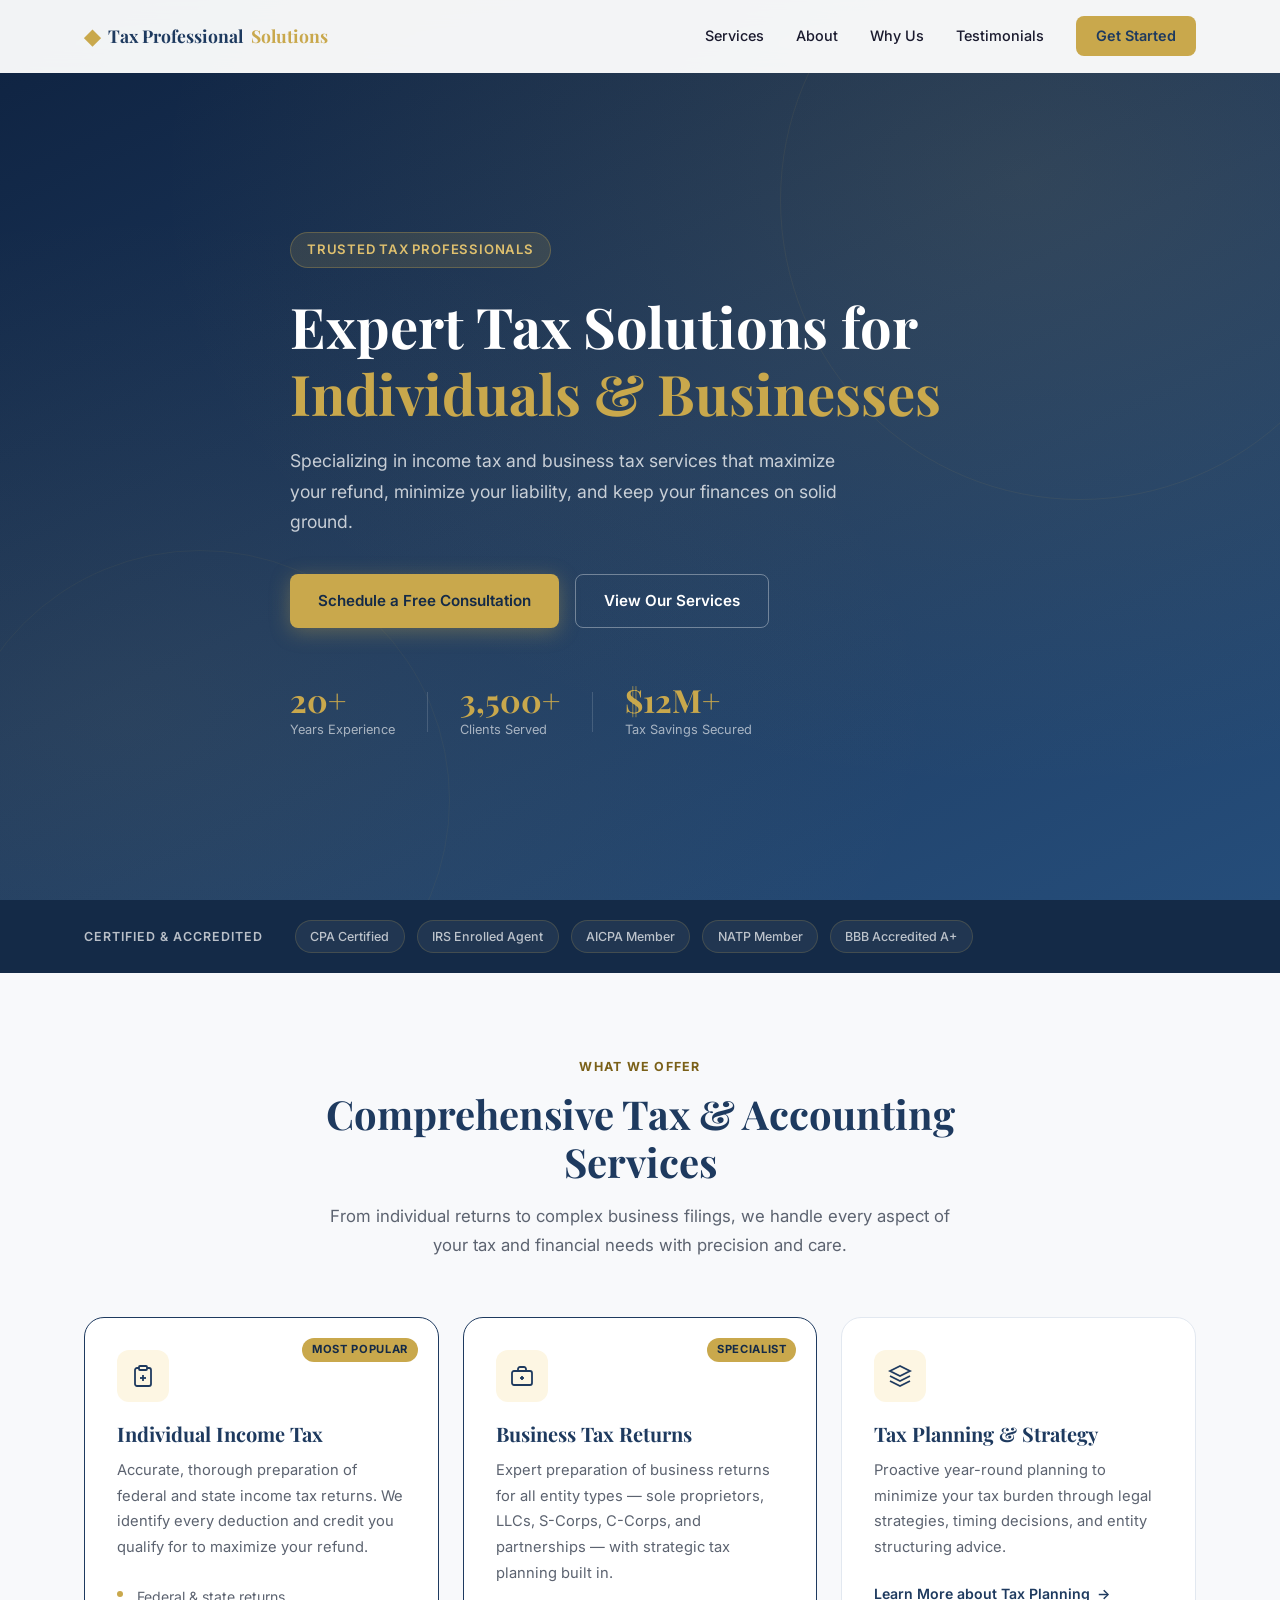
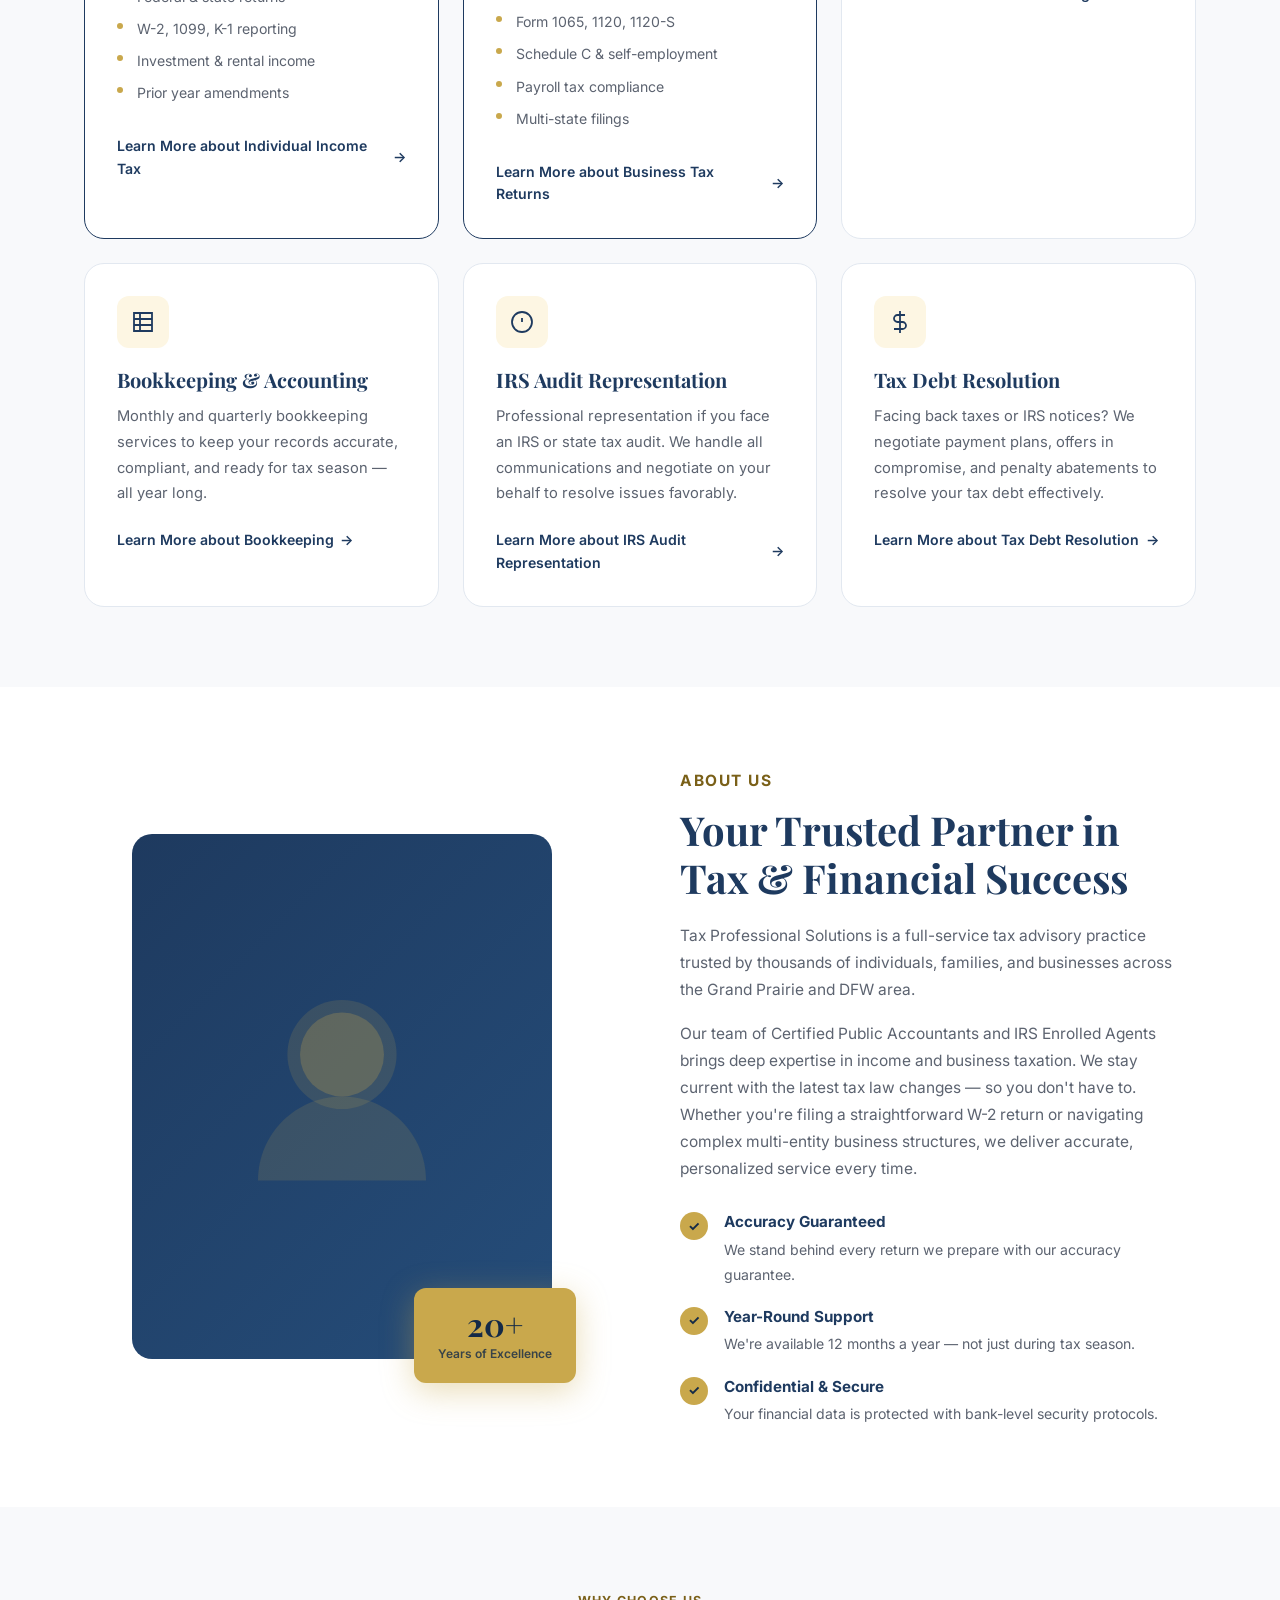
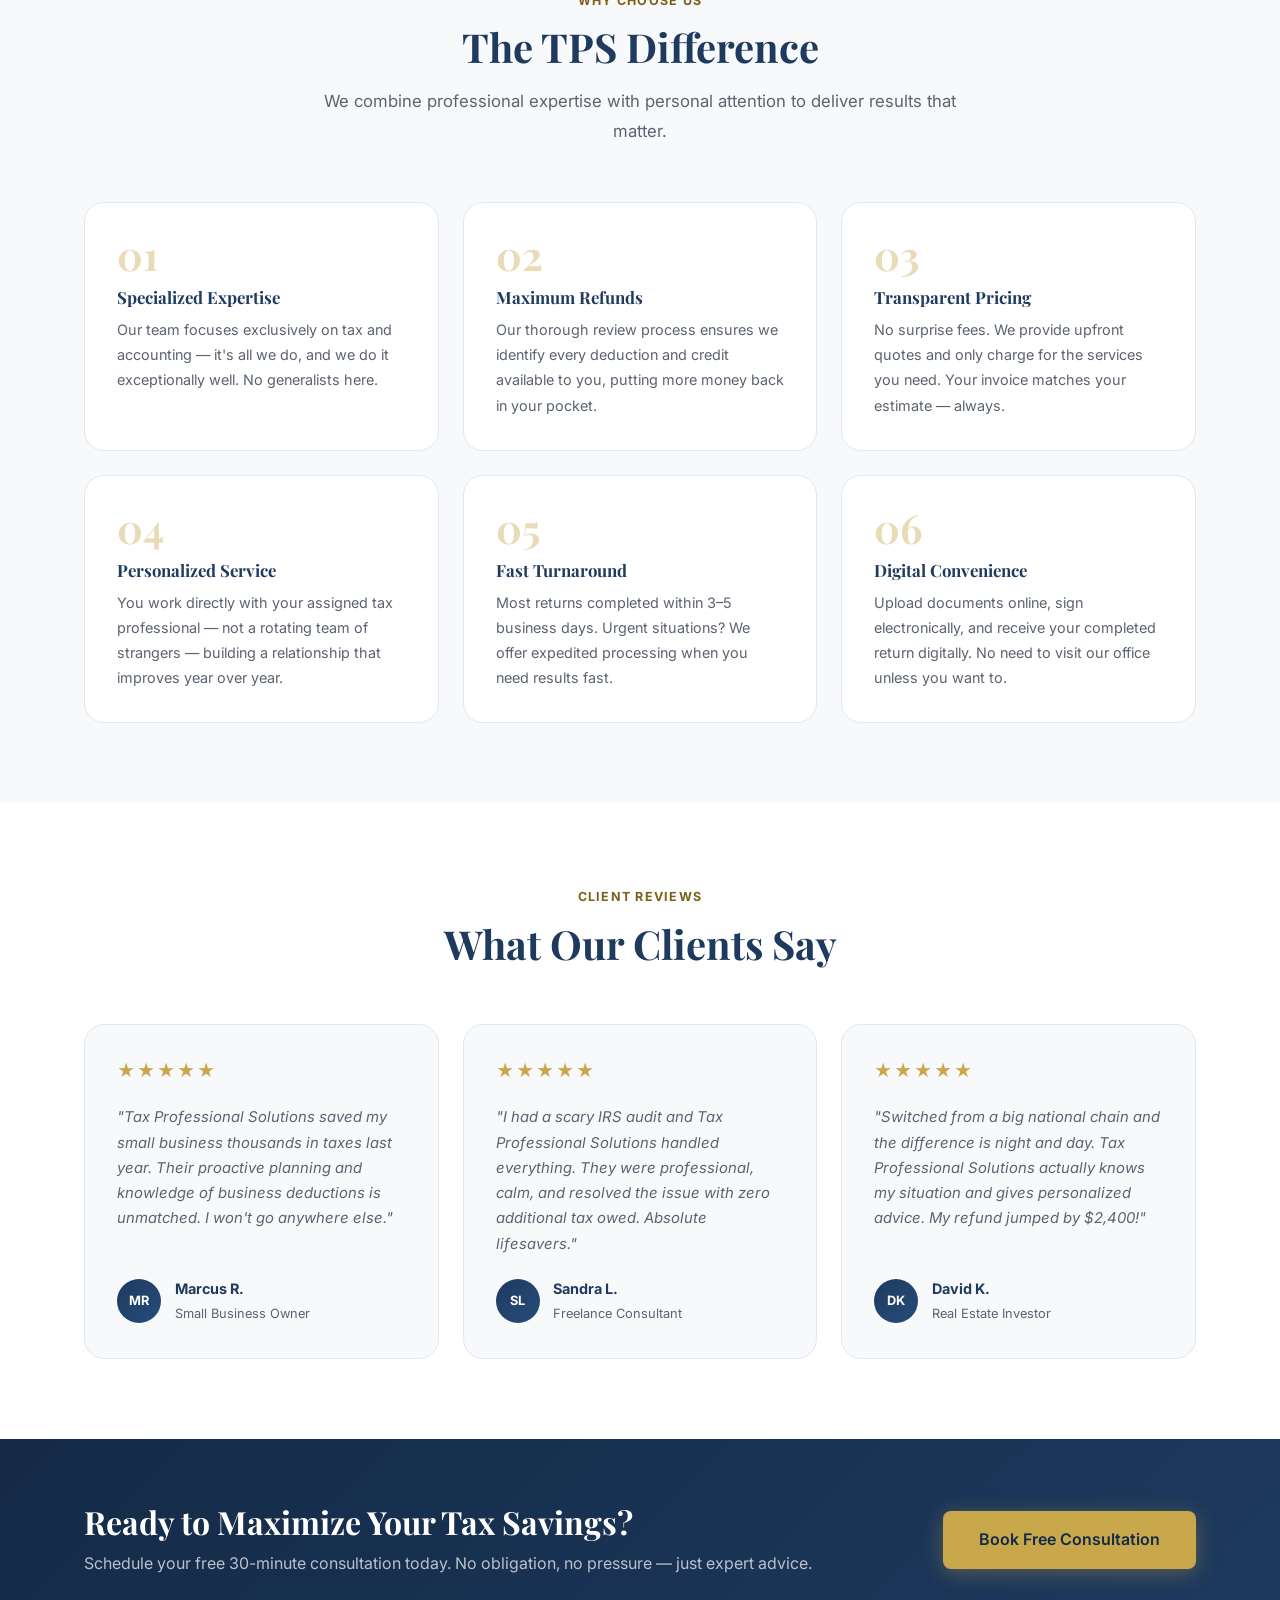
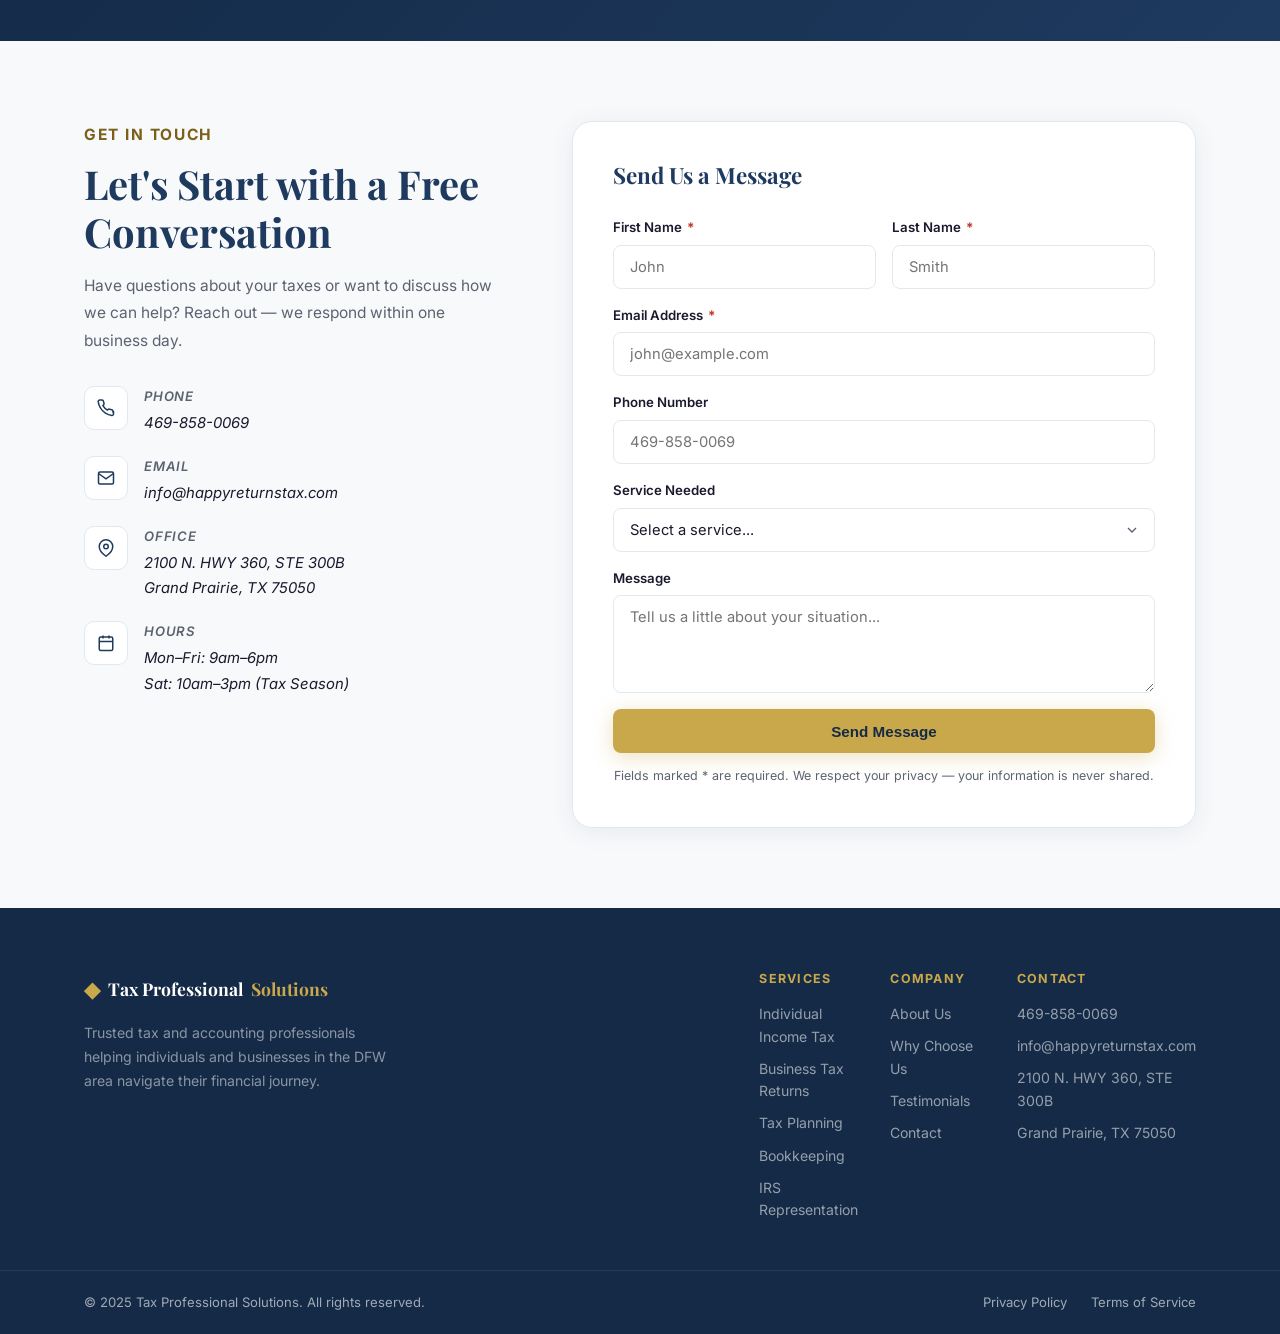
==== commit cad7defd: "Audit and fix accessibility issues (WCAG AA compliance) Contrast fixes: - .section-tag gold #c9a84c " ====
--- a/index.html
+++ b/index.html
@@ -3,7 +3,10 @@
 <head>
   <meta charset="UTF-8" />
   <meta name="viewport" content="width=device-width, initial-scale=1.0" />
-  <title>Tax Professional Solutions | Income & Business Tax Specialists</title>
+  <title>Tax Professional Solutions | Income & Business Tax — Grand Prairie, TX</title>
+  <meta name="description" content="Tax Professional Solutions provides expert income tax and business tax services in Grand Prairie, TX. Serving individuals, families, and businesses across the DFW area. Schedule a free consultation today." />
+  <meta name="theme-color" content="#1e3a5f" />
+  <link rel="icon" type="image/svg+xml" href="favicon.svg" />
   <link rel="stylesheet" href="style.css" />
   <link rel="preconnect" href="https://fonts.googleapis.com" />
   <link rel="preconnect" href="https://fonts.gstatic.com" crossorigin />
@@ -11,419 +14,434 @@
 </head>
 <body>
 
+  <!-- Skip navigation -->
+  <a href="#main-content" class="skip-link">Skip to main content</a>
+
   <!-- Navigation -->
   <header class="navbar" id="navbar">
     <div class="container nav-inner">
-      <a href="#home" class="logo">
-        <span class="logo-icon">&#9670;</span>
+      <a href="#home" class="logo" aria-label="Tax Professional Solutions — home">
+        <span class="logo-icon" aria-hidden="true">&#9670;</span>
         Tax Professional <span>Solutions</span>
       </a>
-      <nav class="nav-links" id="nav-links">
+      <nav class="nav-links" id="nav-links" aria-label="Main navigation">
         <a href="#services">Services</a>
         <a href="#about">About</a>
         <a href="#why-us">Why Us</a>
         <a href="#testimonials">Testimonials</a>
         <a href="#contact" class="btn-nav">Get Started</a>
       </nav>
-      <button class="hamburger" id="hamburger" aria-label="Toggle menu">
-        <span></span><span></span><span></span>
+      <button
+        class="hamburger"
+        id="hamburger"
+        aria-label="Open navigation menu"
+        aria-expanded="false"
+        aria-controls="nav-links"
+      >
+        <span aria-hidden="true"></span>
+        <span aria-hidden="true"></span>
+        <span aria-hidden="true"></span>
       </button>
     </div>
   </header>
 
-  <!-- Hero -->
-  <section class="hero" id="home">
-    <div class="hero-bg"></div>
-    <div class="container hero-content">
-      <div class="hero-badge">Trusted Tax Professionals</div>
-      <h1>Expert Tax Solutions for <span class="highlight">Individuals &amp; Businesses</span></h1>
-      <p class="hero-sub">
-        Specializing in income tax and business tax services that maximize your refund,
-        minimize your liability, and keep your finances on solid ground.
-      </p>
-      <div class="hero-actions">
-        <a href="#contact" class="btn btn-primary">Schedule a Free Consultation</a>
-        <a href="#services" class="btn btn-outline">View Our Services</a>
-      </div>
-      <div class="hero-stats">
-        <div class="stat">
-          <span class="stat-num">20+</span>
-          <span class="stat-label">Years Experience</span>
-        </div>
-        <div class="stat-divider"></div>
-        <div class="stat">
-          <span class="stat-num">3,500+</span>
-          <span class="stat-label">Clients Served</span>
-        </div>
-        <div class="stat-divider"></div>
-        <div class="stat">
-          <span class="stat-num">$12M+</span>
-          <span class="stat-label">Tax Savings Secured</span>
-        </div>
-      </div>
-    </div>
-  </section>
-
-  <!-- Trust Bar -->
-  <section class="trust-bar">
-    <div class="container trust-inner">
-      <span class="trust-label">Certified &amp; Accredited</span>
-      <div class="trust-badges">
-        <div class="badge">CPA Certified</div>
-        <div class="badge">IRS Enrolled Agent</div>
-        <div class="badge">AICPA Member</div>
-        <div class="badge">NATP Member</div>
-        <div class="badge">BBB Accredited A+</div>
-      </div>
-    </div>
-  </section>
-
-  <!-- Services -->
-  <section class="services section" id="services">
-    <div class="container">
-      <div class="section-header">
-        <p class="section-tag">What We Offer</p>
-        <h2>Comprehensive Tax &amp; Accounting Services</h2>
-        <p class="section-sub">
-          From individual returns to complex business filings, we handle every aspect
-          of your tax and financial needs with precision and care.
+  <main id="main-content">
+
+    <!-- Hero -->
+    <section class="hero" id="home" aria-labelledby="hero-heading">
+      <div class="hero-bg" aria-hidden="true"></div>
+      <div class="container hero-content">
+        <div class="hero-badge">Trusted Tax Professionals</div>
+        <h1 id="hero-heading">Expert Tax Solutions for <span class="highlight">Individuals &amp; Businesses</span></h1>
+        <p class="hero-sub">
+          Specializing in income tax and business tax services that maximize your refund,
+          minimize your liability, and keep your finances on solid ground.
         </p>
-      </div>
-      <div class="services-grid">
-
-        <div class="service-card featured">
-          <div class="service-icon">
-            <svg viewBox="0 0 24 24" fill="none" stroke="currentColor" stroke-width="1.8"><path d="M16 4h2a2 2 0 0 1 2 2v14a2 2 0 0 1-2 2H6a2 2 0 0 1-2-2V6a2 2 0 0 1 2-2h2"/><rect x="8" y="2" width="8" height="4" rx="1" ry="1"/><line x1="12" y1="11" x2="12" y2="17"/><line x1="9" y1="14" x2="15" y2="14"/></svg>
-          </div>
-          <div class="service-badge">Most Popular</div>
-          <h3>Individual Income Tax</h3>
-          <p>Accurate, thorough preparation of federal and state income tax returns. We identify every deduction and credit you qualify for to maximize your refund.</p>
-          <ul class="service-features">
-            <li>Federal &amp; state returns</li>
-            <li>W-2, 1099, K-1 reporting</li>
-            <li>Investment &amp; rental income</li>
-            <li>Prior year amendments</li>
-          </ul>
-          <a href="#contact" class="service-link">Learn More &rarr;</a>
-        </div>
-
-        <div class="service-card featured">
-          <div class="service-icon">
-            <svg viewBox="0 0 24 24" fill="none" stroke="currentColor" stroke-width="1.8"><rect x="2" y="7" width="20" height="14" rx="2"/><path d="M16 7V5a2 2 0 0 0-2-2h-4a2 2 0 0 0-2 2v2"/><line x1="12" y1="12" x2="12" y2="16"/><line x1="10" y1="14" x2="14" y2="14"/></svg>
-          </div>
-          <div class="service-badge">Specialist</div>
-          <h3>Business Tax Returns</h3>
-          <p>Expert preparation of business returns for all entity types — sole proprietors, LLCs, S-Corps, C-Corps, and partnerships — with strategic tax planning built in.</p>
-          <ul class="service-features">
-            <li>Form 1065, 1120, 1120-S</li>
-            <li>Schedule C &amp; self-employment</li>
-            <li>Payroll tax compliance</li>
-            <li>Multi-state filings</li>
-          </ul>
-          <a href="#contact" class="service-link">Learn More &rarr;</a>
-        </div>
-
-        <div class="service-card">
-          <div class="service-icon">
-            <svg viewBox="0 0 24 24" fill="none" stroke="currentColor" stroke-width="1.8"><path d="M12 2L2 7l10 5 10-5-10-5z"/><path d="M2 17l10 5 10-5"/><path d="M2 12l10 5 10-5"/></svg>
-          </div>
-          <h3>Tax Planning &amp; Strategy</h3>
-          <p>Proactive year-round planning to minimize your tax burden through legal strategies, timing decisions, and entity structuring advice.</p>
-          <a href="#contact" class="service-link">Learn More &rarr;</a>
-        </div>
-
-        <div class="service-card">
-          <div class="service-icon">
-            <svg viewBox="0 0 24 24" fill="none" stroke="currentColor" stroke-width="1.8"><path d="M3 3h18v18H3z"/><path d="M3 9h18M3 15h18M9 3v18"/></svg>
-          </div>
-          <h3>Bookkeeping &amp; Accounting</h3>
-          <p>Monthly and quarterly bookkeeping services to keep your records accurate, compliant, and ready for tax season — all year long.</p>
-          <a href="#contact" class="service-link">Learn More &rarr;</a>
-        </div>
-
-        <div class="service-card">
-          <div class="service-icon">
-            <svg viewBox="0 0 24 24" fill="none" stroke="currentColor" stroke-width="1.8"><circle cx="12" cy="12" r="10"/><line x1="12" y1="8" x2="12" y2="12"/><line x1="12" y1="16" x2="12.01" y2="16"/></svg>
-          </div>
-          <h3>IRS Audit Representation</h3>
-          <p>Professional representation if you face an IRS or state tax audit. We handle all communications and negotiate on your behalf to resolve issues favorably.</p>
-          <a href="#contact" class="service-link">Learn More &rarr;</a>
-        </div>
-
-        <div class="service-card">
-          <div class="service-icon">
-            <svg viewBox="0 0 24 24" fill="none" stroke="currentColor" stroke-width="1.8"><line x1="12" y1="1" x2="12" y2="23"/><path d="M17 5H9.5a3.5 3.5 0 1 0 0 7h5a3.5 3.5 0 1 1 0 7H6"/></svg>
-          </div>
-          <h3>Tax Debt Resolution</h3>
-          <p>Facing back taxes or IRS notices? We negotiate payment plans, offers in compromise, and penalty abatements to resolve your tax debt effectively.</p>
-          <a href="#contact" class="service-link">Learn More &rarr;</a>
-        </div>
-
-      </div>
-    </div>
-  </section>
-
-  <!-- About -->
-  <section class="about section" id="about">
-    <div class="container about-inner">
-      <div class="about-visual">
-        <div class="about-img-wrap">
-          <div class="about-img-placeholder">
-            <svg viewBox="0 0 120 120" fill="none"><circle cx="60" cy="40" r="26" fill="#c9a84c" opacity="0.15"/><circle cx="60" cy="40" r="20" fill="#c9a84c" opacity="0.25"/><path d="M20 100c0-22.1 17.9-40 40-40s40 17.9 40 40" fill="#c9a84c" opacity="0.15"/></svg>
-          </div>
-          <div class="about-card-float">
-            <span class="float-num">20+</span>
-            <span class="float-label">Years of Excellence</span>
-          </div>
-        </div>
-      </div>
-      <div class="about-text">
-        <p class="section-tag">About Us</p>
-        <h2>Your Trusted Partner in Tax &amp; Financial Success</h2>
-        <p>
-          Tax Professional Solutions is a full-service tax advisory practice trusted by thousands
-          of individuals, families, and businesses across the Grand Prairie and DFW area.
-        </p>
-        <p>
-          Our team of Certified Public Accountants and IRS Enrolled Agents brings deep expertise
-          in income and business taxation. We stay current with the latest tax law changes — so you
-          don't have to. Whether you're filing a straightforward W-2 return or navigating complex
-          multi-entity business structures, we deliver accurate, personalized service every time.
-        </p>
-        <div class="about-values">
-          <div class="value-item">
-            <div class="value-icon">&#10003;</div>
-            <div>
-              <strong>Accuracy Guaranteed</strong>
-              <p>We stand behind every return we prepare with our accuracy guarantee.</p>
-            </div>
-          </div>
-          <div class="value-item">
-            <div class="value-icon">&#10003;</div>
-            <div>
-              <strong>Year-Round Support</strong>
-              <p>We're available 12 months a year — not just during tax season.</p>
-            </div>
-          </div>
-          <div class="value-item">
-            <div class="value-icon">&#10003;</div>
-            <div>
-              <strong>Confidential &amp; Secure</strong>
-              <p>Your financial data is protected with bank-level security protocols.</p>
-            </div>
-          </div>
-        </div>
-      </div>
-    </div>
-  </section>
-
-  <!-- Why Us -->
-  <section class="why-us section" id="why-us">
-    <div class="container">
-      <div class="section-header">
-        <p class="section-tag">Why Choose Us</p>
-        <h2>The TPS Difference</h2>
-        <p class="section-sub">We combine professional expertise with personal attention to deliver results that matter.</p>
-      </div>
-      <div class="why-grid">
-        <div class="why-card">
-          <div class="why-num">01</div>
-          <h3>Specialized Expertise</h3>
-          <p>Our team focuses exclusively on tax and accounting — it's all we do, and we do it exceptionally well. No generalists here.</p>
-        </div>
-        <div class="why-card">
-          <div class="why-num">02</div>
-          <h3>Maximum Refunds</h3>
-          <p>Our thorough review process ensures we identify every deduction and credit available to you, putting more money back in your pocket.</p>
-        </div>
-        <div class="why-card">
-          <div class="why-num">03</div>
-          <h3>Transparent Pricing</h3>
-          <p>No surprise fees. We provide upfront quotes and only charge for the services you need. Your invoice matches your estimate — always.</p>
-        </div>
-        <div class="why-card">
-          <div class="why-num">04</div>
-          <h3>Personalized Service</h3>
-          <p>You work directly with your assigned tax professional — not a rotating team of strangers — building a relationship that improves year over year.</p>
-        </div>
-        <div class="why-card">
-          <div class="why-num">05</div>
-          <h3>Fast Turnaround</h3>
-          <p>Most returns completed within 3–5 business days. Urgent situations? We offer expedited processing when you need results fast.</p>
-        </div>
-        <div class="why-card">
-          <div class="why-num">06</div>
-          <h3>Digital Convenience</h3>
-          <p>Upload documents online, sign electronically, and receive your completed return digitally. No need to visit our office unless you want to.</p>
-        </div>
-      </div>
-    </div>
-  </section>
-
-  <!-- Testimonials -->
-  <section class="testimonials section" id="testimonials">
-    <div class="container">
-      <div class="section-header">
-        <p class="section-tag">Client Reviews</p>
-        <h2>What Our Clients Say</h2>
-      </div>
-      <div class="testimonials-grid">
-        <div class="testimonial-card">
-          <div class="stars">&#9733;&#9733;&#9733;&#9733;&#9733;</div>
-          <p>"Tax Professional Solutions saved my small business thousands in taxes last year. Their proactive planning and knowledge of business deductions is unmatched. I won't go anywhere else."</p>
-          <div class="testimonial-author">
-            <div class="author-avatar">MR</div>
-            <div>
-              <strong>Marcus R.</strong>
-              <span>Small Business Owner</span>
-            </div>
-          </div>
-        </div>
-        <div class="testimonial-card">
-          <div class="stars">&#9733;&#9733;&#9733;&#9733;&#9733;</div>
-          <p>"I had a scary IRS audit and Tax Professional Solutions handled everything. They were professional, calm, and resolved the issue with zero additional tax owed. Absolute lifesavers."</p>
-          <div class="testimonial-author">
-            <div class="author-avatar">SL</div>
-            <div>
-              <strong>Sandra L.</strong>
-              <span>Freelance Consultant</span>
-            </div>
-          </div>
-        </div>
-        <div class="testimonial-card">
-          <div class="stars">&#9733;&#9733;&#9733;&#9733;&#9733;</div>
-          <p>"Switched from a big national chain and the difference is night and day. Tax Professional Solutions actually knows my situation and gives personalized advice. My refund jumped by $2,400!"</p>
-          <div class="testimonial-author">
-            <div class="author-avatar">DK</div>
-            <div>
-              <strong>David K.</strong>
-              <span>Real Estate Investor</span>
-            </div>
-          </div>
-        </div>
-      </div>
-    </div>
-  </section>
-
-  <!-- CTA Banner -->
-  <section class="cta-banner">
-    <div class="container cta-inner">
-      <div class="cta-text">
-        <h2>Ready to Maximize Your Tax Savings?</h2>
-        <p>Schedule your free 30-minute consultation today. No obligation, no pressure — just expert advice.</p>
-      </div>
-      <a href="#contact" class="btn btn-primary btn-lg">Book Free Consultation</a>
-    </div>
-  </section>
-
-  <!-- Contact -->
-  <section class="contact section" id="contact">
-    <div class="container contact-inner">
-      <div class="contact-info">
-        <p class="section-tag">Get In Touch</p>
-        <h2>Let's Start with a Free Conversation</h2>
-        <p>Have questions about your taxes or want to discuss how we can help? Reach out — we respond within one business day.</p>
-        <div class="contact-details">
-          <div class="contact-item">
-            <div class="contact-icon">
-              <svg viewBox="0 0 24 24" fill="none" stroke="currentColor" stroke-width="2"><path d="M22 16.92v3a2 2 0 0 1-2.18 2 19.79 19.79 0 0 1-8.63-3.07A19.5 19.5 0 0 1 4.69 12 19.79 19.79 0 0 1 1.61 3.41 2 2 0 0 1 3.6 1.22h3a2 2 0 0 1 2 1.72c.127.96.361 1.903.7 2.81a2 2 0 0 1-.45 2.11L7.91 8.78a16 16 0 0 0 6 6l.72-.72a2 2 0 0 1 2.11-.45c.907.339 1.85.573 2.81.7A2 2 0 0 1 21.22 16.92z"/></svg>
-            </div>
-            <div>
-              <strong>Phone</strong>
-              <a href="tel:4698580069" class="contact-link">469-858-0069</a>
-            </div>
-          </div>
-          <div class="contact-item">
-            <div class="contact-icon">
-              <svg viewBox="0 0 24 24" fill="none" stroke="currentColor" stroke-width="2"><path d="M4 4h16c1.1 0 2 .9 2 2v12c0 1.1-.9 2-2 2H4c-1.1 0-2-.9-2-2V6c0-1.1.9-2 2-2z"/><polyline points="22,6 12,13 2,6"/></svg>
-            </div>
-            <div>
-              <strong>Email</strong>
-              <a href="mailto:info@happyreturnstax.com" class="contact-link">info@happyreturnstax.com</a>
-            </div>
-          </div>
-          <div class="contact-item">
-            <div class="contact-icon">
-              <svg viewBox="0 0 24 24" fill="none" stroke="currentColor" stroke-width="2"><path d="M21 10c0 7-9 13-9 13s-9-6-9-13a9 9 0 0 1 18 0z"/><circle cx="12" cy="10" r="3"/></svg>
-            </div>
-            <div>
-              <strong>Office</strong>
-              <span>2100 N. HWY 360, STE 300B<br />Grand Prairie, TX 75050</span>
-            </div>
-          </div>
-          <div class="contact-item">
-            <div class="contact-icon">
-              <svg viewBox="0 0 24 24" fill="none" stroke="currentColor" stroke-width="2"><rect x="3" y="4" width="18" height="18" rx="2" ry="2"/><line x1="16" y1="2" x2="16" y2="6"/><line x1="8" y1="2" x2="8" y2="6"/><line x1="3" y1="10" x2="21" y2="10"/></svg>
-            </div>
-            <div>
-              <strong>Hours</strong>
-              <span>Mon–Fri: 9am–6pm<br />Sat: 10am–3pm (Tax Season)</span>
-            </div>
-          </div>
-        </div>
-      </div>
-      <div class="contact-form-wrap">
-        <form class="contact-form" onsubmit="handleSubmit(event)">
-          <h3>Send Us a Message</h3>
-          <div class="form-row">
+        <div class="hero-actions">
+          <a href="#contact" class="btn btn-primary">Schedule a Free Consultation</a>
+          <a href="#services" class="btn btn-outline">View Our Services</a>
+        </div>
+        <div class="hero-stats" aria-label="Company highlights">
+          <div class="stat">
+            <span class="stat-num" aria-label="Over 20">20+</span>
+            <span class="stat-label">Years Experience</span>
+          </div>
+          <div class="stat-divider" aria-hidden="true"></div>
+          <div class="stat">
+            <span class="stat-num" aria-label="Over 3,500">3,500+</span>
+            <span class="stat-label">Clients Served</span>
+          </div>
+          <div class="stat-divider" aria-hidden="true"></div>
+          <div class="stat">
+            <span class="stat-num" aria-label="Over $12 million">$12M+</span>
+            <span class="stat-label">Tax Savings Secured</span>
+          </div>
+        </div>
+      </div>
+    </section>
+
+    <!-- Trust Bar -->
+    <section class="trust-bar" aria-label="Certifications and accreditations">
+      <div class="container trust-inner">
+        <span class="trust-label">Certified &amp; Accredited</span>
+        <div class="trust-badges" role="list">
+          <div class="badge" role="listitem">CPA Certified</div>
+          <div class="badge" role="listitem">IRS Enrolled Agent</div>
+          <div class="badge" role="listitem">AICPA Member</div>
+          <div class="badge" role="listitem">NATP Member</div>
+          <div class="badge" role="listitem">BBB Accredited A+</div>
+        </div>
+      </div>
+    </section>
+
+    <!-- Services -->
+    <section class="services section" id="services" aria-labelledby="services-heading">
+      <div class="container">
+        <div class="section-header">
+          <p class="section-tag" aria-hidden="true">What We Offer</p>
+          <h2 id="services-heading">Comprehensive Tax &amp; Accounting Services</h2>
+          <p class="section-sub">
+            From individual returns to complex business filings, we handle every aspect
+            of your tax and financial needs with precision and care.
+          </p>
+        </div>
+        <div class="services-grid">
+
+          <article class="service-card featured">
+            <div class="service-icon" aria-hidden="true">
+              <svg viewBox="0 0 24 24" fill="none" stroke="currentColor" stroke-width="1.8" focusable="false" aria-hidden="true"><path d="M16 4h2a2 2 0 0 1 2 2v14a2 2 0 0 1-2 2H6a2 2 0 0 1-2-2V6a2 2 0 0 1 2-2h2"/><rect x="8" y="2" width="8" height="4" rx="1" ry="1"/><line x1="12" y1="11" x2="12" y2="17"/><line x1="9" y1="14" x2="15" y2="14"/></svg>
+            </div>
+            <div class="service-badge" aria-label="Most Popular service">Most Popular</div>
+            <h3>Individual Income Tax</h3>
+            <p>Accurate, thorough preparation of federal and state income tax returns. We identify every deduction and credit you qualify for to maximize your refund.</p>
+            <ul class="service-features">
+              <li>Federal &amp; state returns</li>
+              <li>W-2, 1099, K-1 reporting</li>
+              <li>Investment &amp; rental income</li>
+              <li>Prior year amendments</li>
+            </ul>
+            <a href="#contact" class="service-link">Learn More about Individual Income Tax <span aria-hidden="true">&rarr;</span></a>
+          </article>
+
+          <article class="service-card featured">
+            <div class="service-icon" aria-hidden="true">
+              <svg viewBox="0 0 24 24" fill="none" stroke="currentColor" stroke-width="1.8" focusable="false" aria-hidden="true"><rect x="2" y="7" width="20" height="14" rx="2"/><path d="M16 7V5a2 2 0 0 0-2-2h-4a2 2 0 0 0-2 2v2"/><line x1="12" y1="12" x2="12" y2="16"/><line x1="10" y1="14" x2="14" y2="14"/></svg>
+            </div>
+            <div class="service-badge" aria-label="Specialist service">Specialist</div>
+            <h3>Business Tax Returns</h3>
+            <p>Expert preparation of business returns for all entity types — sole proprietors, LLCs, S-Corps, C-Corps, and partnerships — with strategic tax planning built in.</p>
+            <ul class="service-features">
+              <li>Form 1065, 1120, 1120-S</li>
+              <li>Schedule C &amp; self-employment</li>
+              <li>Payroll tax compliance</li>
+              <li>Multi-state filings</li>
+            </ul>
+            <a href="#contact" class="service-link">Learn More about Business Tax Returns <span aria-hidden="true">&rarr;</span></a>
+          </article>
+
+          <article class="service-card">
+            <div class="service-icon" aria-hidden="true">
+              <svg viewBox="0 0 24 24" fill="none" stroke="currentColor" stroke-width="1.8" focusable="false" aria-hidden="true"><path d="M12 2L2 7l10 5 10-5-10-5z"/><path d="M2 17l10 5 10-5"/><path d="M2 12l10 5 10-5"/></svg>
+            </div>
+            <h3>Tax Planning &amp; Strategy</h3>
+            <p>Proactive year-round planning to minimize your tax burden through legal strategies, timing decisions, and entity structuring advice.</p>
+            <a href="#contact" class="service-link">Learn More about Tax Planning <span aria-hidden="true">&rarr;</span></a>
+          </article>
+
+          <article class="service-card">
+            <div class="service-icon" aria-hidden="true">
+              <svg viewBox="0 0 24 24" fill="none" stroke="currentColor" stroke-width="1.8" focusable="false" aria-hidden="true"><path d="M3 3h18v18H3z"/><path d="M3 9h18M3 15h18M9 3v18"/></svg>
+            </div>
+            <h3>Bookkeeping &amp; Accounting</h3>
+            <p>Monthly and quarterly bookkeeping services to keep your records accurate, compliant, and ready for tax season — all year long.</p>
+            <a href="#contact" class="service-link">Learn More about Bookkeeping <span aria-hidden="true">&rarr;</span></a>
+          </article>
+
+          <article class="service-card">
+            <div class="service-icon" aria-hidden="true">
+              <svg viewBox="0 0 24 24" fill="none" stroke="currentColor" stroke-width="1.8" focusable="false" aria-hidden="true"><circle cx="12" cy="12" r="10"/><line x1="12" y1="8" x2="12" y2="12"/><line x1="12" y1="16" x2="12.01" y2="16"/></svg>
+            </div>
+            <h3>IRS Audit Representation</h3>
+            <p>Professional representation if you face an IRS or state tax audit. We handle all communications and negotiate on your behalf to resolve issues favorably.</p>
+            <a href="#contact" class="service-link">Learn More about IRS Audit Representation <span aria-hidden="true">&rarr;</span></a>
+          </article>
+
+          <article class="service-card">
+            <div class="service-icon" aria-hidden="true">
+              <svg viewBox="0 0 24 24" fill="none" stroke="currentColor" stroke-width="1.8" focusable="false" aria-hidden="true"><line x1="12" y1="1" x2="12" y2="23"/><path d="M17 5H9.5a3.5 3.5 0 1 0 0 7h5a3.5 3.5 0 1 1 0 7H6"/></svg>
+            </div>
+            <h3>Tax Debt Resolution</h3>
+            <p>Facing back taxes or IRS notices? We negotiate payment plans, offers in compromise, and penalty abatements to resolve your tax debt effectively.</p>
+            <a href="#contact" class="service-link">Learn More about Tax Debt Resolution <span aria-hidden="true">&rarr;</span></a>
+          </article>
+
+        </div>
+      </div>
+    </section>
+
+    <!-- About -->
+    <section class="about section" id="about" aria-labelledby="about-heading">
+      <div class="container about-inner">
+        <div class="about-visual">
+          <div class="about-img-wrap">
+            <div class="about-img-placeholder" role="img" aria-label="Illustration representing the Tax Professional Solutions team">
+              <svg viewBox="0 0 120 120" fill="none" aria-hidden="true" focusable="false"><circle cx="60" cy="40" r="26" fill="#c9a84c" opacity="0.15"/><circle cx="60" cy="40" r="20" fill="#c9a84c" opacity="0.25"/><path d="M20 100c0-22.1 17.9-40 40-40s40 17.9 40 40" fill="#c9a84c" opacity="0.15"/></svg>
+            </div>
+            <div class="about-card-float" aria-hidden="true">
+              <span class="float-num">20+</span>
+              <span class="float-label">Years of Excellence</span>
+            </div>
+          </div>
+        </div>
+        <div class="about-text">
+          <p class="section-tag" aria-hidden="true">About Us</p>
+          <h2 id="about-heading">Your Trusted Partner in Tax &amp; Financial Success</h2>
+          <p>
+            Tax Professional Solutions is a full-service tax advisory practice trusted by thousands
+            of individuals, families, and businesses across the Grand Prairie and DFW area.
+          </p>
+          <p>
+            Our team of Certified Public Accountants and IRS Enrolled Agents brings deep expertise
+            in income and business taxation. We stay current with the latest tax law changes — so you
+            don't have to. Whether you're filing a straightforward W-2 return or navigating complex
+            multi-entity business structures, we deliver accurate, personalized service every time.
+          </p>
+          <div class="about-values">
+            <div class="value-item">
+              <div class="value-icon" aria-hidden="true">&#10003;</div>
+              <div>
+                <strong>Accuracy Guaranteed</strong>
+                <p>We stand behind every return we prepare with our accuracy guarantee.</p>
+              </div>
+            </div>
+            <div class="value-item">
+              <div class="value-icon" aria-hidden="true">&#10003;</div>
+              <div>
+                <strong>Year-Round Support</strong>
+                <p>We're available 12 months a year — not just during tax season.</p>
+              </div>
+            </div>
+            <div class="value-item">
+              <div class="value-icon" aria-hidden="true">&#10003;</div>
+              <div>
+                <strong>Confidential &amp; Secure</strong>
+                <p>Your financial data is protected with bank-level security protocols.</p>
+              </div>
+            </div>
+          </div>
+        </div>
+      </div>
+    </section>
+
+    <!-- Why Us -->
+    <section class="why-us section" id="why-us" aria-labelledby="why-heading">
+      <div class="container">
+        <div class="section-header">
+          <p class="section-tag" aria-hidden="true">Why Choose Us</p>
+          <h2 id="why-heading">The TPS Difference</h2>
+          <p class="section-sub">We combine professional expertise with personal attention to deliver results that matter.</p>
+        </div>
+        <div class="why-grid">
+          <div class="why-card">
+            <div class="why-num" aria-hidden="true">01</div>
+            <h3>Specialized Expertise</h3>
+            <p>Our team focuses exclusively on tax and accounting — it's all we do, and we do it exceptionally well. No generalists here.</p>
+          </div>
+          <div class="why-card">
+            <div class="why-num" aria-hidden="true">02</div>
+            <h3>Maximum Refunds</h3>
+            <p>Our thorough review process ensures we identify every deduction and credit available to you, putting more money back in your pocket.</p>
+          </div>
+          <div class="why-card">
+            <div class="why-num" aria-hidden="true">03</div>
+            <h3>Transparent Pricing</h3>
+            <p>No surprise fees. We provide upfront quotes and only charge for the services you need. Your invoice matches your estimate — always.</p>
+          </div>
+          <div class="why-card">
+            <div class="why-num" aria-hidden="true">04</div>
+            <h3>Personalized Service</h3>
+            <p>You work directly with your assigned tax professional — not a rotating team of strangers — building a relationship that improves year over year.</p>
+          </div>
+          <div class="why-card">
+            <div class="why-num" aria-hidden="true">05</div>
+            <h3>Fast Turnaround</h3>
+            <p>Most returns completed within 3–5 business days. Urgent situations? We offer expedited processing when you need results fast.</p>
+          </div>
+          <div class="why-card">
+            <div class="why-num" aria-hidden="true">06</div>
+            <h3>Digital Convenience</h3>
+            <p>Upload documents online, sign electronically, and receive your completed return digitally. No need to visit our office unless you want to.</p>
+          </div>
+        </div>
+      </div>
+    </section>
+
+    <!-- Testimonials -->
+    <section class="testimonials section" id="testimonials" aria-labelledby="testimonials-heading">
+      <div class="container">
+        <div class="section-header">
+          <p class="section-tag" aria-hidden="true">Client Reviews</p>
+          <h2 id="testimonials-heading">What Our Clients Say</h2>
+        </div>
+        <div class="testimonials-grid">
+          <article class="testimonial-card">
+            <div class="stars" role="img" aria-label="5 out of 5 stars"><span aria-hidden="true">&#9733;&#9733;&#9733;&#9733;&#9733;</span></div>
+            <p>"Tax Professional Solutions saved my small business thousands in taxes last year. Their proactive planning and knowledge of business deductions is unmatched. I won't go anywhere else."</p>
+            <div class="testimonial-author">
+              <div class="author-avatar" aria-hidden="true">MR</div>
+              <div>
+                <strong>Marcus R.</strong>
+                <span>Small Business Owner</span>
+              </div>
+            </div>
+          </article>
+          <article class="testimonial-card">
+            <div class="stars" role="img" aria-label="5 out of 5 stars"><span aria-hidden="true">&#9733;&#9733;&#9733;&#9733;&#9733;</span></div>
+            <p>"I had a scary IRS audit and Tax Professional Solutions handled everything. They were professional, calm, and resolved the issue with zero additional tax owed. Absolute lifesavers."</p>
+            <div class="testimonial-author">
+              <div class="author-avatar" aria-hidden="true">SL</div>
+              <div>
+                <strong>Sandra L.</strong>
+                <span>Freelance Consultant</span>
+              </div>
+            </div>
+          </article>
+          <article class="testimonial-card">
+            <div class="stars" role="img" aria-label="5 out of 5 stars"><span aria-hidden="true">&#9733;&#9733;&#9733;&#9733;&#9733;</span></div>
+            <p>"Switched from a big national chain and the difference is night and day. Tax Professional Solutions actually knows my situation and gives personalized advice. My refund jumped by $2,400!"</p>
+            <div class="testimonial-author">
+              <div class="author-avatar" aria-hidden="true">DK</div>
+              <div>
+                <strong>David K.</strong>
+                <span>Real Estate Investor</span>
+              </div>
+            </div>
+          </article>
+        </div>
+      </div>
+    </section>
+
+    <!-- CTA Banner -->
+    <section class="cta-banner" aria-labelledby="cta-heading">
+      <div class="container cta-inner">
+        <div class="cta-text">
+          <h2 id="cta-heading">Ready to Maximize Your Tax Savings?</h2>
+          <p>Schedule your free 30-minute consultation today. No obligation, no pressure — just expert advice.</p>
+        </div>
+        <a href="#contact" class="btn btn-primary btn-lg">Book Free Consultation</a>
+      </div>
+    </section>
+
+    <!-- Contact -->
+    <section class="contact section" id="contact" aria-labelledby="contact-heading">
+      <div class="container contact-inner">
+        <div class="contact-info">
+          <p class="section-tag" aria-hidden="true">Get In Touch</p>
+          <h2 id="contact-heading">Let's Start with a Free Conversation</h2>
+          <p>Have questions about your taxes or want to discuss how we can help? Reach out — we respond within one business day.</p>
+          <address class="contact-details">
+            <div class="contact-item">
+              <div class="contact-icon" aria-hidden="true">
+                <svg viewBox="0 0 24 24" fill="none" stroke="currentColor" stroke-width="2" focusable="false" aria-hidden="true"><path d="M22 16.92v3a2 2 0 0 1-2.18 2 19.79 19.79 0 0 1-8.63-3.07A19.5 19.5 0 0 1 4.69 12 19.79 19.79 0 0 1 1.61 3.41 2 2 0 0 1 3.6 1.22h3a2 2 0 0 1 2 1.72c.127.96.361 1.903.7 2.81a2 2 0 0 1-.45 2.11L7.91 8.78a16 16 0 0 0 6 6l.72-.72a2 2 0 0 1 2.11-.45c.907.339 1.85.573 2.81.7A2 2 0 0 1 21.22 16.92z"/></svg>
+              </div>
+              <div>
+                <strong>Phone</strong>
+                <a href="tel:4698580069" class="contact-link">469-858-0069</a>
+              </div>
+            </div>
+            <div class="contact-item">
+              <div class="contact-icon" aria-hidden="true">
+                <svg viewBox="0 0 24 24" fill="none" stroke="currentColor" stroke-width="2" focusable="false" aria-hidden="true"><path d="M4 4h16c1.1 0 2 .9 2 2v12c0 1.1-.9 2-2 2H4c-1.1 0-2-.9-2-2V6c0-1.1.9-2 2-2z"/><polyline points="22,6 12,13 2,6"/></svg>
+              </div>
+              <div>
+                <strong>Email</strong>
+                <a href="mailto:info@happyreturnstax.com" class="contact-link">info@happyreturnstax.com</a>
+              </div>
+            </div>
+            <div class="contact-item">
+              <div class="contact-icon" aria-hidden="true">
+                <svg viewBox="0 0 24 24" fill="none" stroke="currentColor" stroke-width="2" focusable="false" aria-hidden="true"><path d="M21 10c0 7-9 13-9 13s-9-6-9-13a9 9 0 0 1 18 0z"/><circle cx="12" cy="10" r="3"/></svg>
+              </div>
+              <div>
+                <strong>Office</strong>
+                <span>2100 N. HWY 360, STE 300B<br />Grand Prairie, TX 75050</span>
+              </div>
+            </div>
+            <div class="contact-item">
+              <div class="contact-icon" aria-hidden="true">
+                <svg viewBox="0 0 24 24" fill="none" stroke="currentColor" stroke-width="2" focusable="false" aria-hidden="true"><rect x="3" y="4" width="18" height="18" rx="2" ry="2"/><line x1="16" y1="2" x2="16" y2="6"/><line x1="8" y1="2" x2="8" y2="6"/><line x1="3" y1="10" x2="21" y2="10"/></svg>
+              </div>
+              <div>
+                <strong>Hours</strong>
+                <span>Mon–Fri: 9am–6pm<br />Sat: 10am–3pm (Tax Season)</span>
+              </div>
+            </div>
+          </address>
+        </div>
+        <div class="contact-form-wrap">
+          <form class="contact-form" id="contact-form" onsubmit="handleSubmit(event)" novalidate>
+            <h3>Send Us a Message</h3>
+            <div class="form-row">
+              <div class="form-group">
+                <label for="first-name">First Name <span class="required" aria-hidden="true">*</span></label>
+                <input type="text" id="first-name" name="first-name" placeholder="John" required autocomplete="given-name" aria-required="true" />
+              </div>
+              <div class="form-group">
+                <label for="last-name">Last Name <span class="required" aria-hidden="true">*</span></label>
+                <input type="text" id="last-name" name="last-name" placeholder="Smith" required autocomplete="family-name" aria-required="true" />
+              </div>
+            </div>
             <div class="form-group">
-              <label for="first-name">First Name</label>
-              <input type="text" id="first-name" name="first-name" placeholder="John" required />
+              <label for="email">Email Address <span class="required" aria-hidden="true">*</span></label>
+              <input type="email" id="email" name="email" placeholder="john@example.com" required autocomplete="email" aria-required="true" />
             </div>
             <div class="form-group">
-              <label for="last-name">Last Name</label>
-              <input type="text" id="last-name" name="last-name" placeholder="Smith" required />
-            </div>
-          </div>
-          <div class="form-group">
-            <label for="email">Email Address</label>
-            <input type="email" id="email" name="email" placeholder="john@example.com" required />
-          </div>
-          <div class="form-group">
-            <label for="phone">Phone Number</label>
-            <input type="tel" id="phone" name="phone" placeholder="469-858-0069" />
-          </div>
-          <div class="form-group">
-            <label for="service">Service Needed</label>
-            <select id="service" name="service">
-              <option value="">Select a service...</option>
-              <option value="individual-tax">Individual Income Tax</option>
-              <option value="business-tax">Business Tax Return</option>
-              <option value="tax-planning">Tax Planning &amp; Strategy</option>
-              <option value="bookkeeping">Bookkeeping &amp; Accounting</option>
-              <option value="irs-audit">IRS Audit Representation</option>
-              <option value="tax-debt">Tax Debt Resolution</option>
-              <option value="other">Other / Not Sure</option>
-            </select>
-          </div>
-          <div class="form-group">
-            <label for="message">Message</label>
-            <textarea id="message" name="message" rows="4" placeholder="Tell us a little about your situation..."></textarea>
-          </div>
-          <button type="submit" class="btn btn-primary btn-full">Send Message</button>
-          <p class="form-note">We respect your privacy. Your information is never shared.</p>
-        </form>
-        <div class="form-success" id="form-success" style="display:none;">
-          <div class="success-icon">&#10003;</div>
-          <h3>Message Received!</h3>
-          <p>Thank you for reaching out. A member of our team will contact you within one business day.</p>
-        </div>
-      </div>
-    </div>
-  </section>
+              <label for="phone">Phone Number</label>
+              <input type="tel" id="phone" name="phone" placeholder="469-858-0069" autocomplete="tel" />
+            </div>
+            <div class="form-group">
+              <label for="service">Service Needed</label>
+              <select id="service" name="service">
+                <option value="">Select a service...</option>
+                <option value="individual-tax">Individual Income Tax</option>
+                <option value="business-tax">Business Tax Return</option>
+                <option value="tax-planning">Tax Planning &amp; Strategy</option>
+                <option value="bookkeeping">Bookkeeping &amp; Accounting</option>
+                <option value="irs-audit">IRS Audit Representation</option>
+                <option value="tax-debt">Tax Debt Resolution</option>
+                <option value="other">Other / Not Sure</option>
+              </select>
+            </div>
+            <div class="form-group">
+              <label for="message">Message</label>
+              <textarea id="message" name="message" rows="4" placeholder="Tell us a little about your situation..."></textarea>
+            </div>
+            <button type="submit" class="btn btn-primary btn-full">Send Message</button>
+            <p class="form-note">Fields marked <span aria-hidden="true">*</span><span class="sr-only">with an asterisk</span> are required. We respect your privacy — your information is never shared.</p>
+          </form>
+          <div class="form-success" id="form-success" role="alert" aria-live="polite" tabindex="-1" style="display:none;">
+            <div class="success-icon" aria-hidden="true">&#10003;</div>
+            <h3>Message Received!</h3>
+            <p>Thank you for reaching out. A member of our team will contact you within one business day.</p>
+          </div>
+        </div>
+      </div>
+    </section>
+
+  </main>
 
   <!-- Footer -->
   <footer class="footer">
     <div class="container footer-inner">
       <div class="footer-brand">
-        <a href="#home" class="logo logo-light">
-          <span class="logo-icon">&#9670;</span>
+        <a href="#home" class="logo logo-light" aria-label="Tax Professional Solutions — back to top">
+          <span class="logo-icon" aria-hidden="true">&#9670;</span>
           Tax Professional <span>Solutions</span>
         </a>
         <p>Trusted tax and accounting professionals helping individuals and businesses in the DFW area navigate their financial journey.</p>
       </div>
       <div class="footer-links">
-        <div class="footer-col">
+        <nav class="footer-col" aria-label="Services navigation">
           <h4>Services</h4>
           <ul>
             <li><a href="#services">Individual Income Tax</a></li>
@@ -432,8 +450,8 @@
             <li><a href="#services">Bookkeeping</a></li>
             <li><a href="#services">IRS Representation</a></li>
           </ul>
-        </div>
-        <div class="footer-col">
+        </nav>
+        <nav class="footer-col" aria-label="Company navigation">
           <h4>Company</h4>
           <ul>
             <li><a href="#about">About Us</a></li>
@@ -441,12 +459,12 @@
             <li><a href="#testimonials">Testimonials</a></li>
             <li><a href="#contact">Contact</a></li>
           </ul>
-        </div>
+        </nav>
         <div class="footer-col">
           <h4>Contact</h4>
           <ul>
-            <li>469-858-0069</li>
-            <li>info@happyreturnstax.com</li>
+            <li><a href="tel:4698580069" class="footer-contact-link">469-858-0069</a></li>
+            <li><a href="mailto:info@happyreturnstax.com" class="footer-contact-link">info@happyreturnstax.com</a></li>
             <li>2100 N. HWY 360, STE 300B</li>
             <li>Grand Prairie, TX 75050</li>
           </ul>
@@ -456,10 +474,10 @@
     <div class="footer-bottom">
       <div class="container">
         <p>&copy; 2025 Tax Professional Solutions. All rights reserved.</p>
-        <div class="footer-legal">
+        <nav class="footer-legal" aria-label="Legal links">
           <a href="#">Privacy Policy</a>
           <a href="#">Terms of Service</a>
-        </div>
+        </nav>
       </div>
     </div>
   </footer>
@@ -471,52 +489,79 @@
       navbar.classList.toggle('scrolled', window.scrollY > 20);
     });
 
-    // Mobile hamburger
+    // Mobile hamburger — toggles aria-expanded
     const hamburger = document.getElementById('hamburger');
     const navLinks = document.getElementById('nav-links');
     hamburger.addEventListener('click', () => {
-      navLinks.classList.toggle('open');
-      hamburger.classList.toggle('active');
+      const isOpen = navLinks.classList.toggle('open');
+      hamburger.classList.toggle('active', isOpen);
+      hamburger.setAttribute('aria-expanded', isOpen ? 'true' : 'false');
+      hamburger.setAttribute('aria-label', isOpen ? 'Close navigation menu' : 'Open navigation menu');
     });
     navLinks.querySelectorAll('a').forEach(link => {
       link.addEventListener('click', () => {
         navLinks.classList.remove('open');
         hamburger.classList.remove('active');
+        hamburger.setAttribute('aria-expanded', 'false');
+        hamburger.setAttribute('aria-label', 'Open navigation menu');
       });
+    });
+
+    // Close nav on Escape key
+    document.addEventListener('keydown', (e) => {
+      if (e.key === 'Escape' && navLinks.classList.contains('open')) {
+        navLinks.classList.remove('open');
+        hamburger.classList.remove('active');
+        hamburger.setAttribute('aria-expanded', 'false');
+        hamburger.setAttribute('aria-label', 'Open navigation menu');
+        hamburger.focus();
+      }
     });
 
     // Smooth scroll
     document.querySelectorAll('a[href^="#"]').forEach(anchor => {
       anchor.addEventListener('click', function(e) {
-        e.preventDefault();
         const target = document.querySelector(this.getAttribute('href'));
         if (target) {
+          e.preventDefault();
           const offset = 80;
           const top = target.getBoundingClientRect().top + window.scrollY - offset;
           window.scrollTo({ top, behavior: 'smooth' });
+          // Move focus to target for keyboard/screen reader users
+          target.setAttribute('tabindex', '-1');
+          target.focus({ preventScroll: true });
         }
       });
     });
 
-    // Form submit
+    // Form submit — move focus to success message for screen readers
     function handleSubmit(e) {
       e.preventDefault();
-      document.querySelector('.contact-form').style.display = 'none';
-      document.getElementById('form-success').style.display = 'flex';
+      document.getElementById('contact-form').style.display = 'none';
+      const success = document.getElementById('form-success');
+      success.style.display = 'flex';
+      success.focus();
     }
 
-    // Intersection observer for fade-in animations
-    const observer = new IntersectionObserver((entries) => {
-      entries.forEach(entry => {
-        if (entry.isIntersecting) {
-          entry.target.classList.add('visible');
-        }
+    // Intersection observer for fade-in animations (respects reduced-motion)
+    const prefersReducedMotion = window.matchMedia('(prefers-reduced-motion: reduce)').matches;
+    if (!prefersReducedMotion) {
+      const observer = new IntersectionObserver((entries) => {
+        entries.forEach(entry => {
+          if (entry.isIntersecting) {
+            entry.target.classList.add('visible');
+          }
+        });
+      }, { threshold: 0.1 });
+      document.querySelectorAll('.service-card, .why-card, .testimonial-card').forEach(el => {
+        observer.observe(el);
       });
-    }, { threshold: 0.1 });
-
-    document.querySelectorAll('.service-card, .why-card, .testimonial-card').forEach(el => {
-      observer.observe(el);
-    });
+    } else {
+      // Show all cards immediately if user prefers reduced motion
+      document.querySelectorAll('.service-card, .why-card, .testimonial-card').forEach(el => {
+        el.classList.add('visible');
+      });
+    }
   </script>
 </body>
 </html>
--- a/style.css
+++ b/style.css
@@ -1,5 +1,5 @@
 /* ============================================================
-   Pinnacle Tax & Accounting — Professional Website Styles
+   Tax Professional Solutions — Website Styles
    Color Palette: Navy #1e3a5f | Gold #c9a84c | White #ffffff
    ============================================================ */
 
@@ -16,6 +16,8 @@
   --gold: #c9a84c;
   --gold-light: #dfc06e;
   --gold-pale: #fdf6e3;
+  /* Darker gold for text on light backgrounds — passes WCAG AA 4.5:1 on white */
+  --gold-accessible: #7a6018;
   --white: #ffffff;
   --off-white: #f8f9fb;
   --text: #1a1a2e;
@@ -25,6 +27,7 @@
   --shadow-md: rgba(30, 58, 95, 0.14);
   --radius: 12px;
   --radius-lg: 20px;
+  --focus-ring: 0 0 0 3px #c9a84c;
 }
 
 html {
@@ -34,6 +37,68 @@
 html, body {
   overflow-x: hidden;
 }
+
+/* ============================================================
+   ACCESSIBILITY — Skip link, focus styles, screen-reader utils
+   ============================================================ */
+
+.skip-link {
+  position: absolute;
+  top: -100%;
+  left: 1rem;
+  background: var(--navy);
+  color: var(--white);
+  padding: 0.75rem 1.25rem;
+  border-radius: 0 0 var(--radius) var(--radius);
+  font-weight: 600;
+  font-size: 0.9rem;
+  text-decoration: none;
+  z-index: 9999;
+  transition: top 0.2s;
+}
+
+.skip-link:focus {
+  top: 0;
+  outline: 3px solid var(--gold);
+  outline-offset: 2px;
+}
+
+/* Screen-reader only utility */
+.sr-only {
+  position: absolute;
+  width: 1px;
+  height: 1px;
+  padding: 0;
+  margin: -1px;
+  overflow: hidden;
+  clip: rect(0, 0, 0, 0);
+  white-space: nowrap;
+  border: 0;
+}
+
+/* Global focus-visible ring — consistent and clearly visible */
+:focus-visible {
+  outline: 3px solid var(--gold);
+  outline-offset: 3px;
+  border-radius: 4px;
+}
+
+/* Remove focus ring when using mouse (only show for keyboard) */
+:focus:not(:focus-visible) {
+  outline: none;
+}
+
+/* Required field marker */
+.required { color: #c0392b; font-weight: 700; margin-left: 2px; }
+
+/* Footer contact links */
+.footer-contact-link {
+  color: rgba(255, 255, 255, 0.55);
+  text-decoration: none;
+  transition: color 0.2s;
+}
+.footer-contact-link:hover,
+.footer-contact-link:focus-visible { color: var(--gold-light); }
 
 body {
   font-family: 'Inter', -apple-system, BlinkMacSystemFont, 'Segoe UI', sans-serif;
@@ -355,7 +420,8 @@
   font-weight: 600;
   text-transform: uppercase;
   letter-spacing: 0.08em;
-  color: rgba(255, 255, 255, 0.4);
+  /* Increased from 0.4 to 0.7 opacity — now ~4.8:1 contrast on navy-dark */
+  color: rgba(255, 255, 255, 0.7);
   white-space: nowrap;
 }
 
@@ -391,7 +457,8 @@
   font-weight: 700;
   text-transform: uppercase;
   letter-spacing: 0.1em;
-  color: var(--gold);
+  /* --gold-accessible (#7a6018) gives 5.4:1 contrast on white — passes WCAG AA */
+  color: var(--gold-accessible);
   margin-bottom: 0.75rem;
 }
 
@@ -1053,7 +1120,8 @@
 
 .footer-bottom p {
   font-size: 0.82rem;
-  color: rgba(255, 255, 255, 0.35);
+  /* Increased from 0.35 to 0.6 opacity — passes WCAG AA on navy-dark background */
+  color: rgba(255, 255, 255, 0.6);
 }
 
 .footer-legal {
@@ -1063,12 +1131,26 @@
 
 .footer-legal a {
   font-size: 0.82rem;
-  color: rgba(255, 255, 255, 0.35);
+  color: rgba(255, 255, 255, 0.6);
   text-decoration: none;
   transition: color 0.2s;
 }
 
 .footer-legal a:hover { color: rgba(255, 255, 255, 0.65); }
+
+/* Reduced motion — disable transforms/transitions for users who prefer it */
+@media (prefers-reduced-motion: reduce) {
+  *, *::before, *::after {
+    animation-duration: 0.01ms !important;
+    animation-iteration-count: 1 !important;
+    transition-duration: 0.01ms !important;
+  }
+  html { scroll-behavior: auto; }
+  .service-card, .why-card, .testimonial-card {
+    opacity: 1;
+    transform: none;
+  }
+}
 
 /* Contact link */
 .contact-link {
